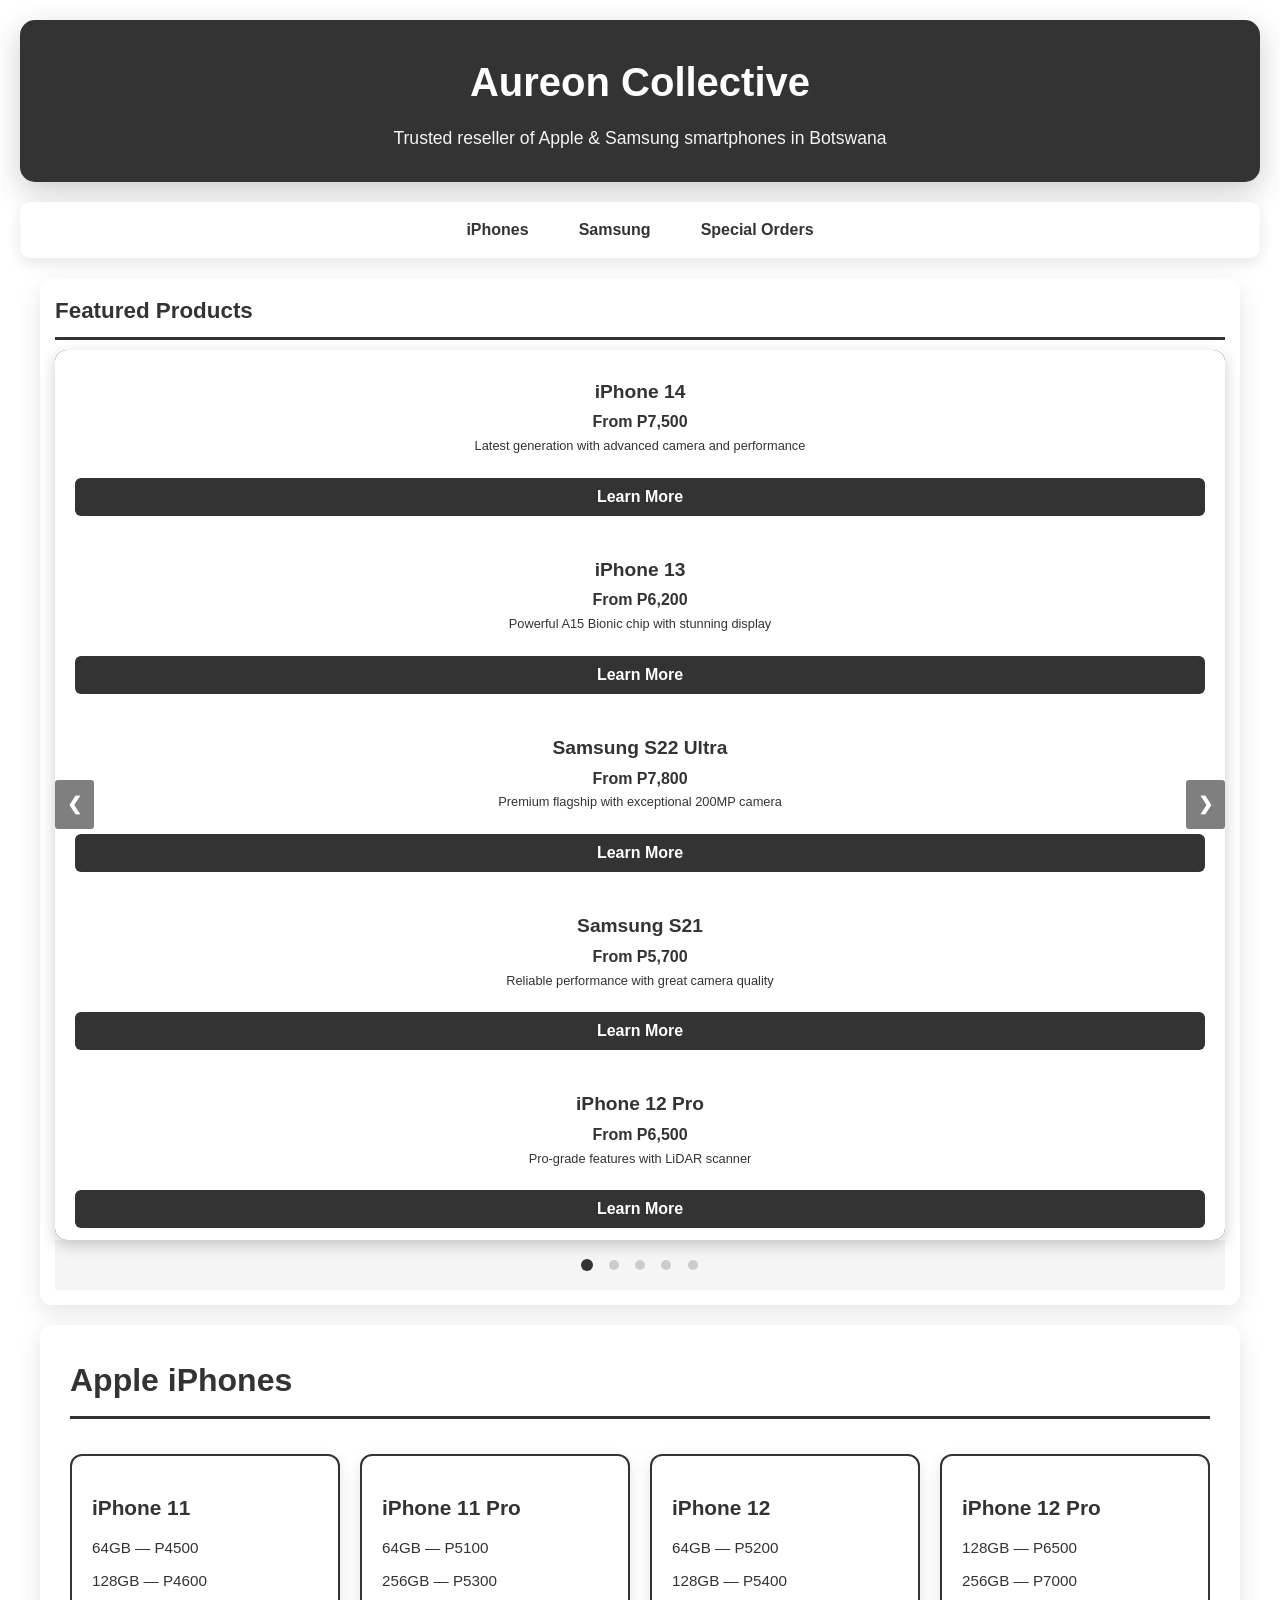
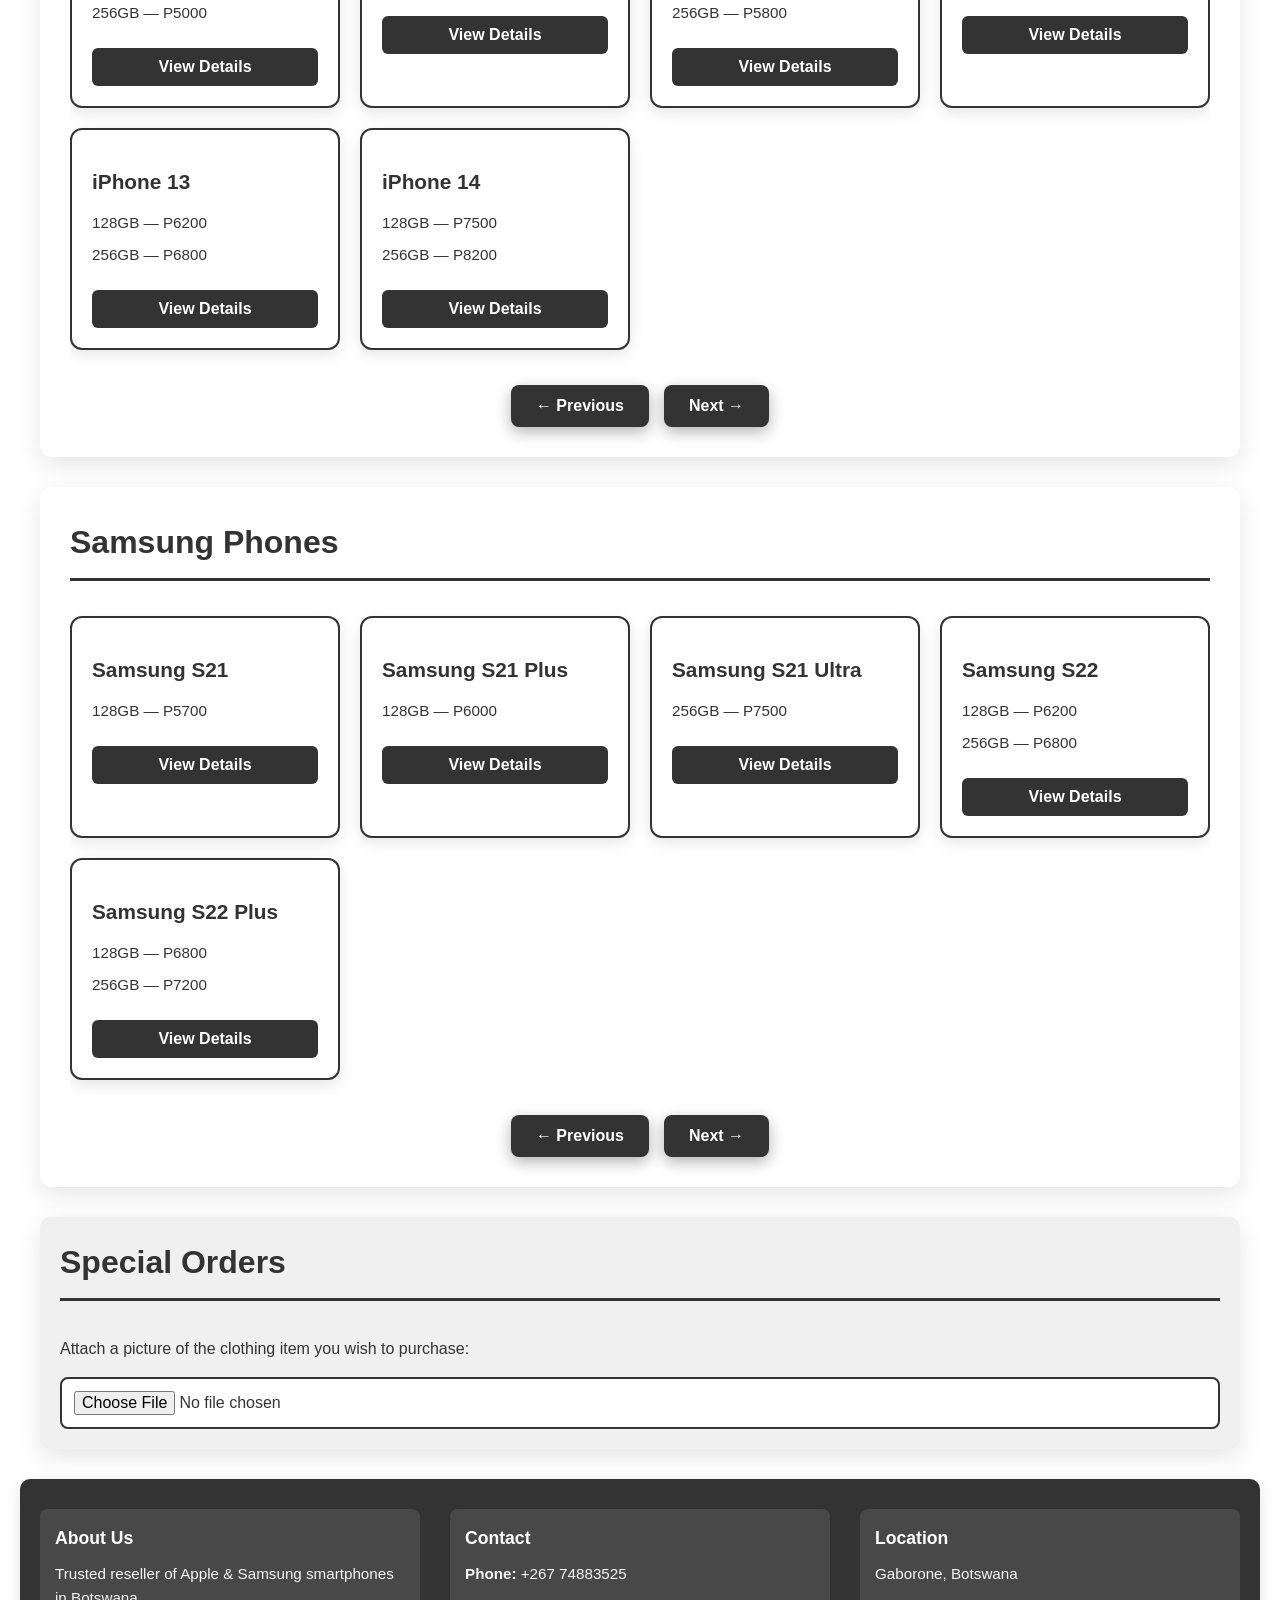
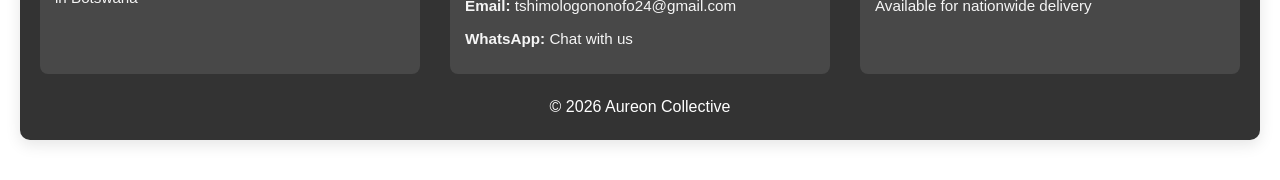
==== index.html @ b5bbe6b3 "Rename Index.hml.html to index.html" ====
<!DOCTYPE html>
<html lang="en">
<head>
  <meta charset="UTF-8">
  <meta name="viewport" content="width=device-width, initial-scale=1.0">
  <title>Aureon Collective</title>
  <link rel="stylesheet" href="styles.css">
</head>
<body>
  <header>
    <h1>Aureon Collective</h1>
    <p>Trusted reseller of Apple & Samsung smartphones in Botswana</p>
  </header>

  <nav>
    <ul>
      <li><a href="#iphoneCatalog">iPhones</a></li>
      <li><a href="#samsungCatalog">Samsung</a></li>
      <li><a href="#specialOrders">Special Orders</a></li>
    </ul>
  </nav>

  <main>
    <!-- Featured Products Slideshow -->
    <section id="slideshowSection">
      <h2>Featured Products</h2>
      <div class="slideshow-container">
        <div class="slide fade">
          <div class="slide-content">
            <h3>iPhone 14</h3>
            <p class="price">From P7,500</p>
            <p>Latest generation with advanced camera and performance</p>
            <button class="buy-btn">Learn More</button>
          </div>
        </div>

        <div class="slide fade">
          <div class="slide-content">
            <h3>iPhone 13</h3>
            <p class="price">From P6,200</p>
            <p>Powerful A15 Bionic chip with stunning display</p>
            <button class="buy-btn">Learn More</button>
          </div>
        </div>

        <div class="slide fade">
          <div class="slide-content">
            <h3>Samsung S22 Ultra</h3>
            <p class="price">From P7,800</p>
            <p>Premium flagship with exceptional 200MP camera</p>
            <button class="buy-btn">Learn More</button>
          </div>
        </div>

        <div class="slide fade">
          <div class="slide-content">
            <h3>Samsung S21</h3>
            <p class="price">From P5,700</p>
            <p>Reliable performance with great camera quality</p>
            <button class="buy-btn">Learn More</button>
          </div>
        </div>

        <div class="slide fade">
          <div class="slide-content">
            <h3>iPhone 12 Pro</h3>
            <p class="price">From P6,500</p>
            <p>Pro-grade features with LiDAR scanner</p>
            <button class="buy-btn">Learn More</button>
          </div>
        </div>

        <!-- Navigation arrows -->
        <a class="prev" onclick="changeSlide(-1)">&#10094;</a>
        <a class="next" onclick="changeSlide(1)">&#10095;</a>
      </div>

      <!-- Slide indicators/dots -->
      <div class="dots-container">
        <span class="dot" onclick="currentSlide(0)"></span>
        <span class="dot" onclick="currentSlide(1)"></span>
        <span class="dot" onclick="currentSlide(2)"></span>
        <span class="dot" onclick="currentSlide(3)"></span>
        <span class="dot" onclick="currentSlide(4)"></span>
      </div>
    </section>

    <!-- iPhone Catalog -->
    <section id="iphoneCatalog">
      <h2>Apple iPhones</h2>
      <div class="catalog-container">
        <div class="catalog" id="iphoneGrid">
          <div class="card"><h3>iPhone 11</h3><p>64GB — P4500</p><p>128GB — P4600</p><p>256GB — P5000</p><button class="buy-btn">View Details</button></div>
          <div class="card"><h3>iPhone 11 Pro</h3><p>64GB — P5100</p><p>256GB — P5300</p><button class="buy-btn">View Details</button></div>
          <div class="card"><h3>iPhone 12</h3><p>64GB — P5200</p><p>128GB — P5400</p><p>256GB — P5800</p><button class="buy-btn">View Details</button></div>
          <div class="card"><h3>iPhone 12 Pro</h3><p>128GB — P6500</p><p>256GB — P7000</p><button class="buy-btn">View Details</button></div>
          <div class="card"><h3>iPhone 13</h3><p>128GB — P6200</p><p>256GB — P6800</p><button class="buy-btn">View Details</button></div>
          <div class="card"><h3>iPhone 14</h3><p>128GB — P7500</p><p>256GB — P8200</p><button class="buy-btn">View Details</button></div>
        </div>
      </div>
      <div class="navigation-buttons">
        <button class="nav-btn prev-btn" onclick="scrollCatalog('iphoneGrid', -300)">← Previous</button>
        <button class="nav-btn next-btn" onclick="scrollCatalog('iphoneGrid', 300)">Next →</button>
      </div>
    </section>

    <!-- Samsung Catalog -->
    <section id="samsungCatalog">
      <h2>Samsung Phones</h2>
      <div class="catalog-container">
        <div class="catalog" id="samsungGrid">
          <div class="card"><h3>Samsung S21</h3><p>128GB — P5700</p><button class="buy-btn">View Details</button></div>
          <div class="card"><h3>Samsung S21 Plus</h3><p>128GB — P6000</p><button class="buy-btn">View Details</button></div>
          <div class="card"><h3>Samsung S21 Ultra</h3><p>256GB — P7500</p><button class="buy-btn">View Details</button></div>
          <div class="card"><h3>Samsung S22</h3><p>128GB — P6200</p><p>256GB — P6800</p><button class="buy-btn">View Details</button></div>
          <div class="card"><h3>Samsung S22 Plus</h3><p>128GB — P6800</p><p>256GB — P7200</p><button class="buy-btn">View Details</button></div>
        </div>
      </div>
      <div class="navigation-buttons">
        <button class="nav-btn prev-btn" onclick="scrollCatalog('samsungGrid', -300)">← Previous</button>
        <button class="nav-btn next-btn" onclick="scrollCatalog('samsungGrid', 300)">Next →</button>
      </div>
    </section>

    <!-- Special Orders -->
    <section class="upload-section" id="specialOrders">
      <h2>Special Orders</h2>
      <p>Attach a picture of the clothing item you wish to purchase:</p>
      <input type="file" accept="image/*">
    </section>
  </main>

  <footer>
    <div class="footer-content">
      <div class="footer-section">
        <h3>About Us</h3>
        <p>Trusted reseller of Apple & Samsung smartphones in Botswana</p>
      </div>
      <div class="footer-section">
        <h3>Contact</h3>
        <p><strong>Phone:</strong> +267 74883525</p>
        <p><strong>Email:</strong> tshimologononofo24@gmail.com</p>
        <p><strong>WhatsApp:</strong> <a href="https://wa.me/26774883525" target="_blank">Chat with us</a></p>
      </div>
      <div class="footer-section">
        <h3>Location</h3>
        <p>Gaborone, Botswana</p>
        <p>Available for nationwide delivery</p>
      </div>
    </div>
    <p>&copy; 2026 Aureon Collective</p>
  </footer>

  <script>
    let slideIndex = 0;
    let slideTimer;

    function scrollCatalog(gridId, scrollAmount) {
      const grid = document.getElementById(gridId);
      grid.parentElement.scrollBy({ left: scrollAmount, behavior: 'smooth' });
    }

    // Slideshow functions
    function changeSlide(n) {
      clearTimeout(slideTimer);
      showSlide(slideIndex += n);
      autoSlide();
    }

    function currentSlide(n) {
      clearTimeout(slideTimer);
      showSlide(slideIndex = n);
      autoSlide();
    }

    function showSlide(n) {
      const slides = document.getElementsByClassName('slide');
      const dots = document.getElementsByClassName('dot');

      if (n >= slides.length) {
        slideIndex = 0;
      }
      if (n < 0) {
        slideIndex = slides.length - 1;
      }

      for (let i = 0; i < slides.length; i++) {
        slides[i].classList.remove('active');
      }
      for (let i = 0; i < dots.length; i++) {
        dots[i].classList.remove('active');
      }

      slides[slideIndex].classList.add('active');
      dots[slideIndex].classList.add('active');
    }

    function autoSlide() {
      slideTimer = setTimeout(() => {
        slideIndex++;
        showSlide(slideIndex);
        autoSlide();
      }, 5000); // Change slide every 5 seconds
    }

    // Initialize slideshow
    document.addEventListener('DOMContentLoaded', () => {
      showSlide(slideIndex);
      autoSlide();
    });
  </script>
</body>
</html>
---- styles.css ----
/* styles.css */

/* Reset */
* {
  margin: 0;
  padding: 0;
  box-sizing: border-box;
}

/* Base */
body {
  font-family: 'Segoe UI', Tahoma, Geneva, Verdana, sans-serif;
  background: #ffffff;
  color: #333;
  line-height: 1.6;
  padding: 20px;
  min-height: 100vh;
}

/* Header */
header {
  background: #333;
  color: white;
  padding: 30px;
  border-radius: 15px;
  margin-bottom: 20px;
  box-shadow: 0 10px 30px rgba(0, 0, 0, 0.2);
  text-align: center;
}

header h1 {
  font-size: 2.5em;
  margin-bottom: 10px;
}

header p {
  font-size: 1.1em;
  opacity: 0.95;
}

/* Navigation */
nav {
  background: white;
  padding: 15px;
  border-radius: 10px;
  margin-bottom: 20px;
  box-shadow: 0 5px 15px rgba(0, 0, 0, 0.1);
}

nav ul {
  list-style: none;
  display: flex;
  flex-wrap: wrap;
  gap: 20px;
  justify-content: center;
}

nav a {
  text-decoration: none;
  color: #333;
  font-weight: 600;
  transition: all 0.3s ease;
  padding: 8px 15px;
  border-radius: 5px;
}

nav a:hover {
  background: #333;
  color: white;
}

/* Layout */
header, nav, main, section, footer {
  margin-bottom: 20px;
}

main {
  max-width: 1200px;
  margin: 0 auto;
}

/* Sections */
section {
  background: white;
  padding: 30px;
  border-radius: 12px;
  box-shadow: 0 8px 25px rgba(0, 0, 0, 0.1);
  margin-bottom: 30px;
}

section h2 {
  color: #333;
  font-size: 2em;
  margin-bottom: 20px;
  border-bottom: 3px solid #333;
  padding-bottom: 10px;
}

section h3 {
  color: #333;
  margin-top: 15px;
  margin-bottom: 10px;
}

/* Catalog grid */
.catalog-container {
  display: flex;
  align-items: center;
  gap: 15px;
  overflow-x: auto;
  scroll-behavior: smooth;
  padding: 15px 0;
  margin: 20px 0;
}

.catalog {
  display: grid;
  grid-template-columns: repeat(auto-fit, minmax(250px, 1fr));
  gap: 20px;
  width: 100%;
}

.card {
  background: #fff;
  border: 2px solid #333;
  border-radius: 12px;
  padding: 20px;
  transition: all 0.3s ease;
  box-shadow: 0 5px 15px rgba(0, 0, 0, 0.1);
  min-width: 240px;
  flex-shrink: 0;
}

.card:hover {
  transform: translateY(-10px);
  box-shadow: 0 15px 35px rgba(0, 0, 0, 0.3);
  border-color: #333;
}

.card h3 {
  color: #333;
  margin-bottom: 12px;
  font-size: 1.3em;
}

.card p {
  color: #333;
  margin: 8px 0;
  font-size: 0.95em;
}

/* Navigation Buttons */
.navigation-buttons {
  display: flex;
  gap: 15px;
  justify-content: center;
  margin-top: 20px;
}

.nav-btn {
  background: #333;
  color: white;
  border: none;
  padding: 12px 25px;
  border-radius: 8px;
  cursor: pointer;
  font-weight: 600;
  font-size: 1em;
  transition: all 0.3s ease;
  box-shadow: 0 5px 15px rgba(0, 0, 0, 0.3);
}

.nav-btn:hover {
  transform: scale(1.05);
  box-shadow: 0 8px 25px rgba(0, 0, 0, 0.5);
}

.nav-btn:active {
  transform: scale(0.98);
}

/* Buy/View Details Button */
.buy-btn {
  background: #333;
  color: white;
  border: none;
  padding: 10px 20px;
  border-radius: 6px;
  cursor: pointer;
  font-weight: 600;
  margin-top: 15px;
  width: 100%;
  transition: all 0.3s ease;
}

.buy-btn:hover {
  background: #555;
  transform: scale(1.02);
}

/* Forms & Upload */
form, .upload-section {
  display: flex;
  flex-direction: column;
  gap: 15px;
  background: #f0f0f0;
  padding: 20px;
  border-radius: 10px;
}

input, button {
  padding: 12px;
  border: 2px solid #333;
  background: white;
  color: #333;
  border-radius: 8px;
  font-size: 1em;
  transition: all 0.3s ease;
}

input:focus {
  outline: none;
  border-color: #333;
  box-shadow: 0 0 10px rgba(0, 0, 0, 0.3);
}

button {
  cursor: pointer;
  background: #333;
  color: white;
  font-weight: 600;
  border: none;
}

button:hover {
  transform: scale(1.02);
  box-shadow: 0 8px 25px rgba(0, 0, 0, 0.3);
}

/* Footer */
footer {
  background: #333;
  color: white;
  text-align: center;
  padding: 30px 20px 20px;
  border-radius: 10px;
  box-shadow: 0 5px 15px rgba(0, 0, 0, 0.1);
}

.footer-content {
  display: grid;
  grid-template-columns: repeat(auto-fit, minmax(200px, 1fr));
  gap: 30px;
  margin-bottom: 20px;
  text-align: left;
}

.footer-section {
  background: rgba(255, 255, 255, 0.1);
  padding: 15px;
  border-radius: 8px;
}

.footer-section h3 {
  margin-bottom: 10px;
  font-size: 1.1em;
  color: #fff;
}

.footer-section p {
  margin: 8px 0;
  font-size: 0.95em;
  opacity: 0.95;
}

.footer-section a {
  color: #fff;
  text-decoration: none;
  transition: all 0.3s ease;
}

.footer-section a:hover {
  text-decoration: underline;
}

/* Slideshow Styles */
#slideshowSection {
  background: white;
  padding: 15px;
  border-radius: 12px;
  box-shadow: 0 8px 25px rgba(0, 0, 0, 0.1);
  margin-bottom: 20px;
}

#slideshowSection h2 {
  color: #333;
  font-size: 1.4em;
  margin-bottom: 10px;
  border-bottom: 3px solid #333;
  padding-bottom: 8px;
}

.slideshow-container {
  position: relative;
  max-width: 100%;
  margin: 0 auto;
  background: #333;
  border-radius: 12px;
  overflow: hidden;
  box-shadow: 0 5px 15px rgba(0, 0, 0, 0.2);
}

.slide {
  display: none;
  animation: fade-in 0.5s ease-in-out;
  padding: 12px 20px;
  text-align: center;
  color: #333;
  background: #fff;
  min-height: 80px;
  display: flex;
  align-items: center;
  justify-content: center;
}

.slide.active {
  display: flex;
}

.slide.fade {
  animation: fade 1s ease-in-out;
}

@keyframes fade {
  from {
    opacity: 0.7;
  }
  to {
    opacity: 1;
  }
}

@keyframes fade-in {
  from {
    opacity: 0;
  }
  to {
    opacity: 1;
  }
}

.slide-content {
  width: 100%;
}

.slide h3 {
  font-size: 1.2em;
  margin-bottom: 5px;
  color: #333;
  font-weight: bold;
}

.slide .price {
  font-size: 1em;
  font-weight: bold;
  margin-bottom: 5px;
  color: #333;
}

.slide p {
  font-size: 0.8em;
  margin-bottom: 8px;
  color: #333;
  line-height: 1.3;
}

/* Slide navigation arrows */
.prev, .next {
  cursor: pointer;
  position: absolute;
  top: 50%;
  width: auto;
  margin-top: -15px;
  padding: 10px 12px;
  color: #fff;
  font-weight: bold;
  font-size: 18px;
  transition: all 0.3s ease;
  border-radius: 3px;
  background-color: rgba(0, 0, 0, 0.5);
  user-select: none;
}

.next {
  right: 0;
}

.prev {
  left: 0;
}

.prev:hover, .next:hover {
  background-color: rgba(0, 0, 0, 0.8);
  transform: scale(1.1);
}

/* Slide indicator dots */
.dots-container {
  text-align: center;
  padding: 12px;
  background: #f5f5f5;
}

.dot {
  cursor: pointer;
  height: 10px;
  width: 10px;
  margin: 0 6px;
  background-color: #ccc;
  border-radius: 50%;
  display: inline-block;
  transition: background-color 0.3s ease;
}

.dot.active {
  background-color: #333;
  transform: scale(1.2);
}

.dot:hover {
  background-color: #666;
}

/* Responsive Design */
@media (max-width: 768px) {
  header h1 {
    font-size: 1.8em;
  }

  nav ul {
    flex-direction: column;
    gap: 10px;
  }

  section {
    padding: 20px;
  }

  .catalog {
    grid-template-columns: 1fr;
  }

  .card {
    min-width: 100%;
  }

  .navigation-buttons {
    flex-direction: column;
  }

  .nav-btn {
    width: 100%;
  }

  .footer-content {
    grid-template-columns: 1fr;
    gap: 15px;
  }

  .footer-section {
    text-align: center;
  }
}
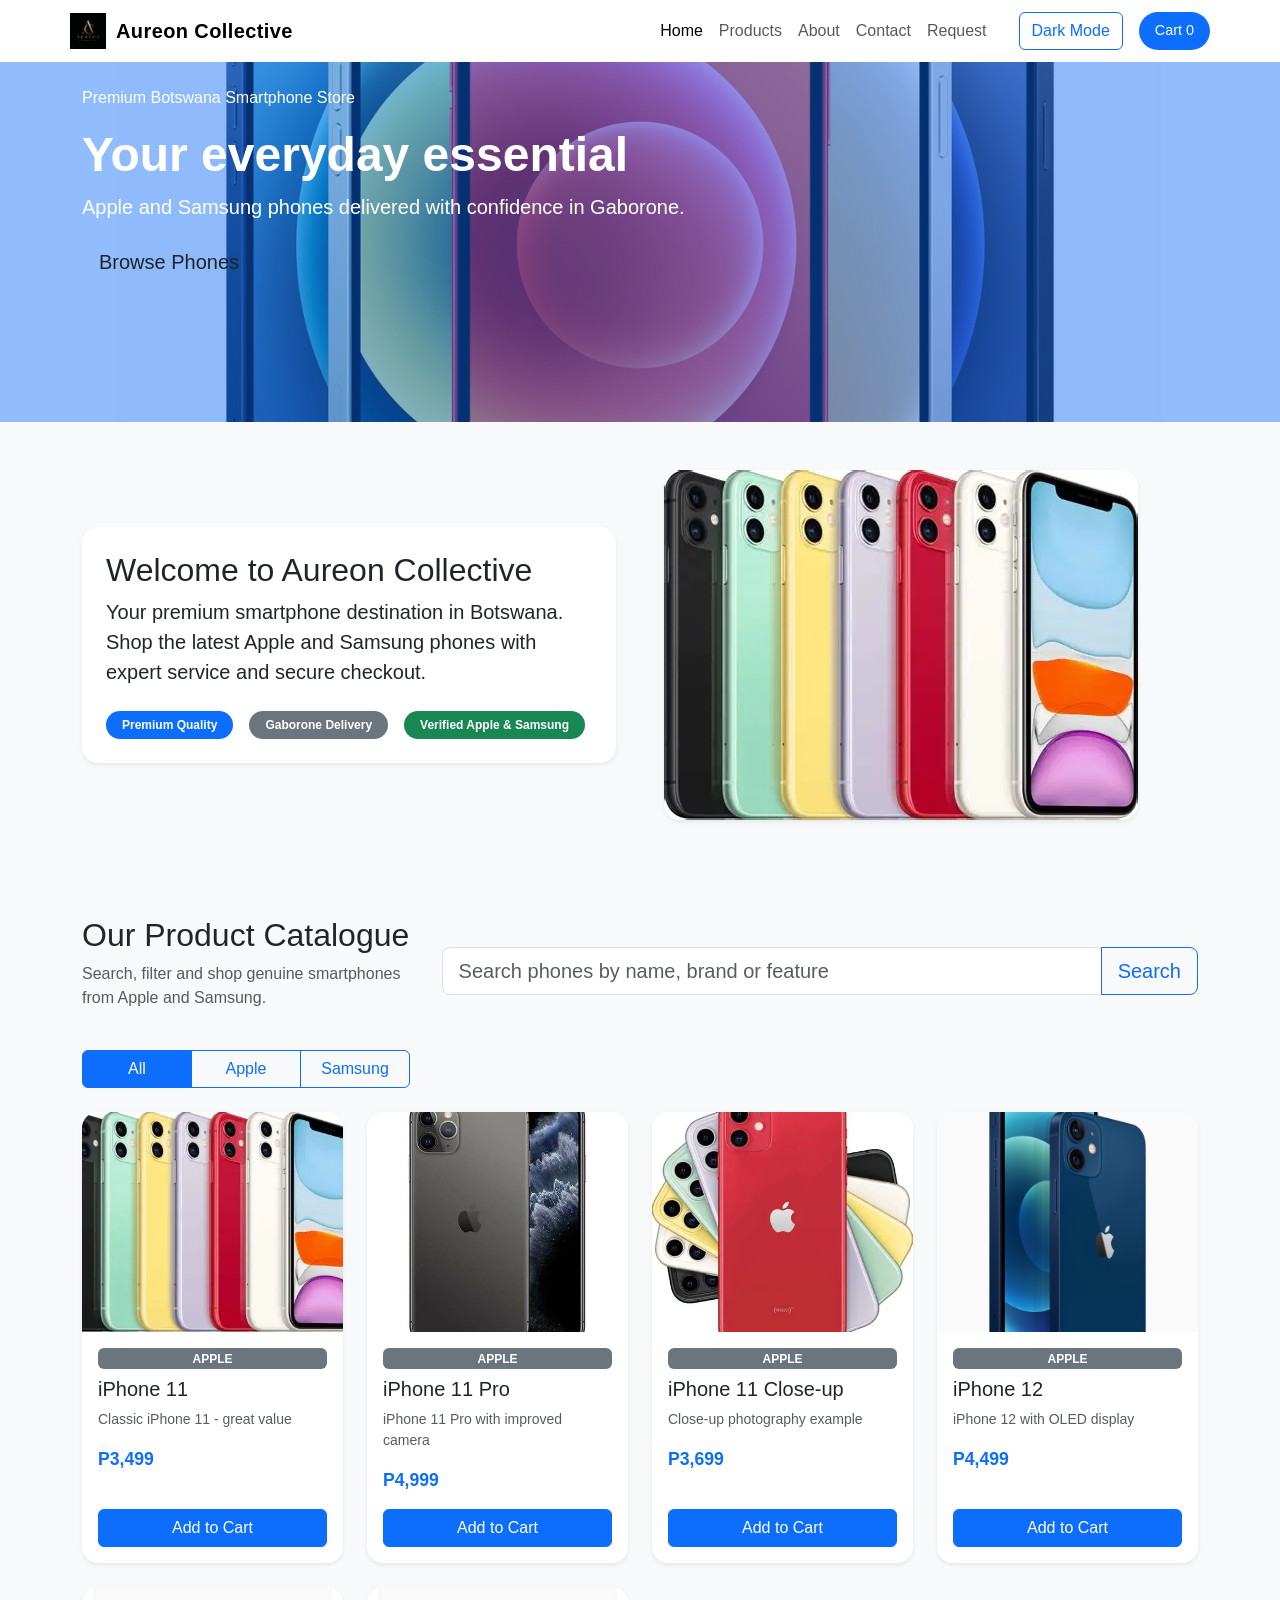
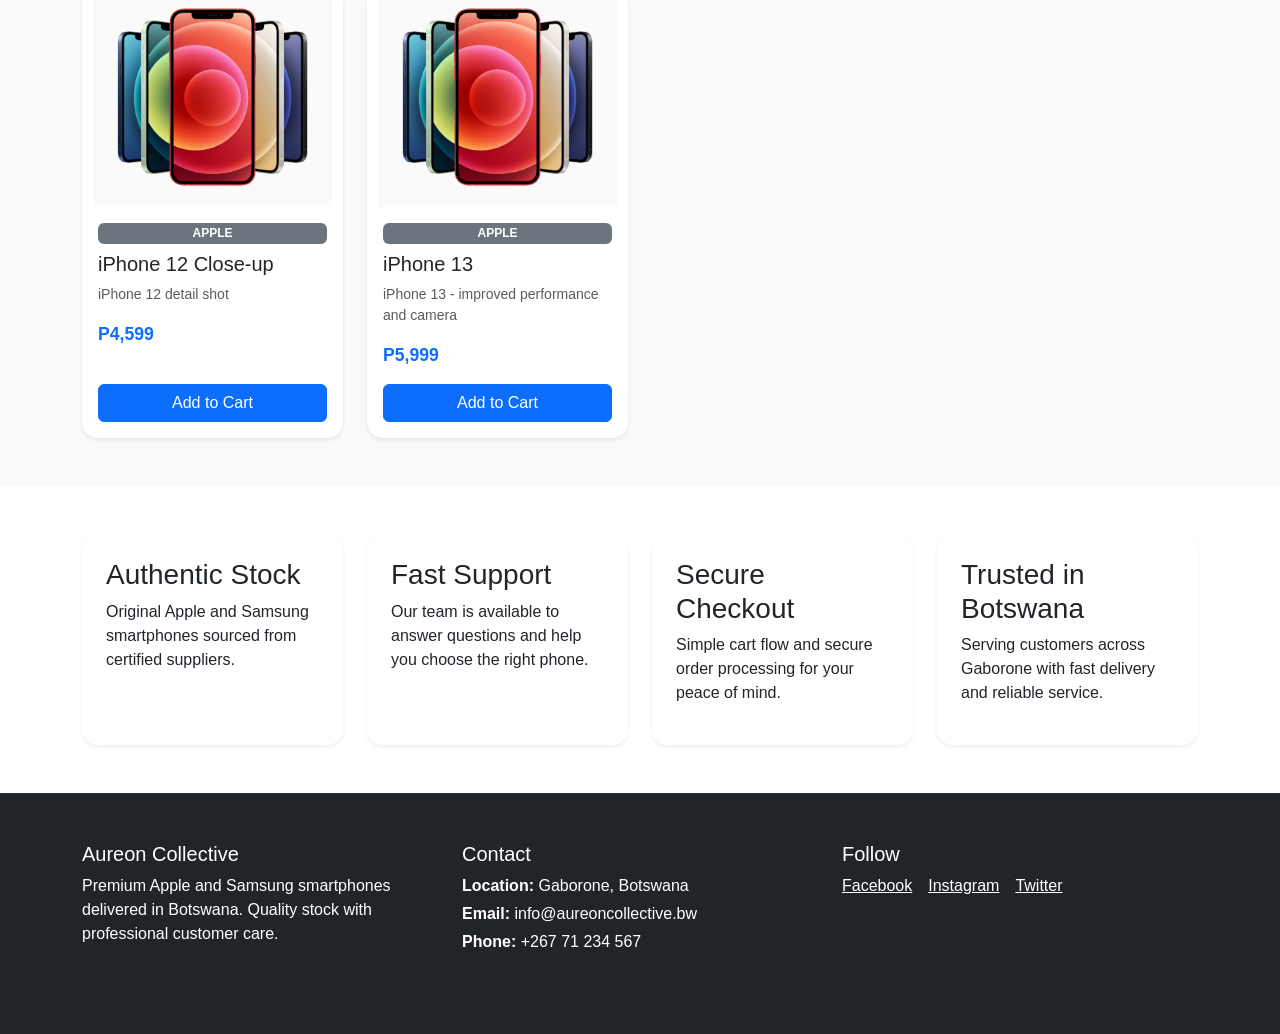
==== commit 3603c7b1: "added images and fixed products page" ====
--- a/index.html
+++ b/index.html
@@ -1,213 +1,152 @@
-<!DOCTYPE html>
-<html lang="en">
-<head>
-  <meta charset="UTF-8">
-  <meta name="viewport" content="width=device-width, initial-scale=1.0">
-  <title>Aureon Collective</title>
-  <link rel="stylesheet" href="styles.css">
-</head>
-<body>
-  <header>
-    <h1>Aureon Collective</h1>
-    <p>Trusted reseller of Apple & Samsung smartphones in Botswana</p>
-  </header>
-
-  <nav>
-    <ul>
-      <li><a href="#iphoneCatalog">iPhones</a></li>
-      <li><a href="#samsungCatalog">Samsung</a></li>
-      <li><a href="#specialOrders">Special Orders</a></li>
-    </ul>
-  </nav>
-
-  <main>
-    <!-- Featured Products Slideshow -->
-    <section id="slideshowSection">
-      <h2>Featured Products</h2>
-      <div class="slideshow-container">
-        <div class="slide fade">
-          <div class="slide-content">
-            <h3>iPhone 14</h3>
-            <p class="price">From P7,500</p>
-            <p>Latest generation with advanced camera and performance</p>
-            <button class="buy-btn">Learn More</button>
-          </div>
-        </div>
-
-        <div class="slide fade">
-          <div class="slide-content">
-            <h3>iPhone 13</h3>
-            <p class="price">From P6,200</p>
-            <p>Powerful A15 Bionic chip with stunning display</p>
-            <button class="buy-btn">Learn More</button>
-          </div>
-        </div>
-
-        <div class="slide fade">
-          <div class="slide-content">
-            <h3>Samsung S22 Ultra</h3>
-            <p class="price">From P7,800</p>
-            <p>Premium flagship with exceptional 200MP camera</p>
-            <button class="buy-btn">Learn More</button>
-          </div>
-        </div>
-
-        <div class="slide fade">
-          <div class="slide-content">
-            <h3>Samsung S21</h3>
-            <p class="price">From P5,700</p>
-            <p>Reliable performance with great camera quality</p>
-            <button class="buy-btn">Learn More</button>
-          </div>
-        </div>
-
-        <div class="slide fade">
-          <div class="slide-content">
-            <h3>iPhone 12 Pro</h3>
-            <p class="price">From P6,500</p>
-            <p>Pro-grade features with LiDAR scanner</p>
-            <button class="buy-btn">Learn More</button>
-          </div>
-        </div>
-
-        <!-- Navigation arrows -->
-        <a class="prev" onclick="changeSlide(-1)">&#10094;</a>
-        <a class="next" onclick="changeSlide(1)">&#10095;</a>
-      </div>
-
-      <!-- Slide indicators/dots -->
-      <div class="dots-container">
-        <span class="dot" onclick="currentSlide(0)"></span>
-        <span class="dot" onclick="currentSlide(1)"></span>
-        <span class="dot" onclick="currentSlide(2)"></span>
-        <span class="dot" onclick="currentSlide(3)"></span>
-        <span class="dot" onclick="currentSlide(4)"></span>
-      </div>
-    </section>
-
-    <!-- iPhone Catalog -->
-    <section id="iphoneCatalog">
-      <h2>Apple iPhones</h2>
-      <div class="catalog-container">
-        <div class="catalog" id="iphoneGrid">
-          <div class="card"><h3>iPhone 11</h3><p>64GB — P4500</p><p>128GB — P4600</p><p>256GB — P5000</p><button class="buy-btn">View Details</button></div>
-          <div class="card"><h3>iPhone 11 Pro</h3><p>64GB — P5100</p><p>256GB — P5300</p><button class="buy-btn">View Details</button></div>
-          <div class="card"><h3>iPhone 12</h3><p>64GB — P5200</p><p>128GB — P5400</p><p>256GB — P5800</p><button class="buy-btn">View Details</button></div>
-          <div class="card"><h3>iPhone 12 Pro</h3><p>128GB — P6500</p><p>256GB — P7000</p><button class="buy-btn">View Details</button></div>
-          <div class="card"><h3>iPhone 13</h3><p>128GB — P6200</p><p>256GB — P6800</p><button class="buy-btn">View Details</button></div>
-          <div class="card"><h3>iPhone 14</h3><p>128GB — P7500</p><p>256GB — P8200</p><button class="buy-btn">View Details</button></div>
-        </div>
-      </div>
-      <div class="navigation-buttons">
-        <button class="nav-btn prev-btn" onclick="scrollCatalog('iphoneGrid', -300)">← Previous</button>
-        <button class="nav-btn next-btn" onclick="scrollCatalog('iphoneGrid', 300)">Next →</button>
-      </div>
-    </section>
-
-    <!-- Samsung Catalog -->
-    <section id="samsungCatalog">
-      <h2>Samsung Phones</h2>
-      <div class="catalog-container">
-        <div class="catalog" id="samsungGrid">
-          <div class="card"><h3>Samsung S21</h3><p>128GB — P5700</p><button class="buy-btn">View Details</button></div>
-          <div class="card"><h3>Samsung S21 Plus</h3><p>128GB — P6000</p><button class="buy-btn">View Details</button></div>
-          <div class="card"><h3>Samsung S21 Ultra</h3><p>256GB — P7500</p><button class="buy-btn">View Details</button></div>
-          <div class="card"><h3>Samsung S22</h3><p>128GB — P6200</p><p>256GB — P6800</p><button class="buy-btn">View Details</button></div>
-          <div class="card"><h3>Samsung S22 Plus</h3><p>128GB — P6800</p><p>256GB — P7200</p><button class="buy-btn">View Details</button></div>
-        </div>
-      </div>
-      <div class="navigation-buttons">
-        <button class="nav-btn prev-btn" onclick="scrollCatalog('samsungGrid', -300)">← Previous</button>
-        <button class="nav-btn next-btn" onclick="scrollCatalog('samsungGrid', 300)">Next →</button>
-      </div>
-    </section>
-
-    <!-- Special Orders -->
-    <section class="upload-section" id="specialOrders">
-      <h2>Special Orders</h2>
-      <p>Attach a picture of the clothing item you wish to purchase:</p>
-      <input type="file" accept="image/*">
-    </section>
-  </main>
-
-  <footer>
-    <div class="footer-content">
-      <div class="footer-section">
-        <h3>About Us</h3>
-        <p>Trusted reseller of Apple & Samsung smartphones in Botswana</p>
-      </div>
-      <div class="footer-section">
-        <h3>Contact</h3>
-        <p><strong>Phone:</strong> +267 74883525</p>
-        <p><strong>Email:</strong> tshimologononofo24@gmail.com</p>
-        <p><strong>WhatsApp:</strong> <a href="https://wa.me/26774883525" target="_blank">Chat with us</a></p>
-      </div>
-      <div class="footer-section">
-        <h3>Location</h3>
-        <p>Gaborone, Botswana</p>
-        <p>Available for nationwide delivery</p>
-      </div>
-    </div>
-    <p>&copy; 2026 Aureon Collective</p>
-  </footer>
-
-  <script>
-    let slideIndex = 0;
-    let slideTimer;
-
-    function scrollCatalog(gridId, scrollAmount) {
-      const grid = document.getElementById(gridId);
-      grid.parentElement.scrollBy({ left: scrollAmount, behavior: 'smooth' });
-    }
-
-    // Slideshow functions
-    function changeSlide(n) {
-      clearTimeout(slideTimer);
-      showSlide(slideIndex += n);
-      autoSlide();
-    }
-
-    function currentSlide(n) {
-      clearTimeout(slideTimer);
-      showSlide(slideIndex = n);
-      autoSlide();
-    }
-
-    function showSlide(n) {
-      const slides = document.getElementsByClassName('slide');
-      const dots = document.getElementsByClassName('dot');
-
-      if (n >= slides.length) {
-        slideIndex = 0;
-      }
-      if (n < 0) {
-        slideIndex = slides.length - 1;
-      }
-
-      for (let i = 0; i < slides.length; i++) {
-        slides[i].classList.remove('active');
-      }
-      for (let i = 0; i < dots.length; i++) {
-        dots[i].classList.remove('active');
-      }
-
-      slides[slideIndex].classList.add('active');
-      dots[slideIndex].classList.add('active');
-    }
-
-    function autoSlide() {
-      slideTimer = setTimeout(() => {
-        slideIndex++;
-        showSlide(slideIndex);
-        autoSlide();
-      }, 5000); // Change slide every 5 seconds
-    }
-
-    // Initialize slideshow
-    document.addEventListener('DOMContentLoaded', () => {
-      showSlide(slideIndex);
-      autoSlide();
-    });
-  </script>
-</body>
-</html>
+<!DOCTYPE html>
+<html lang="en">
+<head>
+  <meta charset="UTF-8">
+  <meta name="viewport" content="width=device-width, initial-scale=1.0">
+  <title>Aureon Collective - Premium Smartphone Store in Botswana</title>
+  <link href="https://cdn.jsdelivr.net/npm/bootstrap@5.3.2/dist/css/bootstrap.min.css" rel="stylesheet">
+  <link rel="stylesheet" href="styles.css">
+</head>
+<body>
+  <header class="site-header bg-white shadow-sm">
+    <nav class="navbar navbar-expand-lg navbar-light container">
+      <a class="navbar-brand d-flex align-items-center" href="index.html">
+        <img src="Images/logo.png" alt="Aureon Collective" style="height:36px; margin-right:10px;">
+        <span class="fw-bold">Aureon Collective</span>
+      </a>
+      <button class="navbar-toggler" type="button" data-bs-toggle="collapse" data-bs-target="#mainNav" aria-controls="mainNav" aria-expanded="false" aria-label="Toggle navigation">
+        <span class="navbar-toggler-icon"></span>
+      </button>
+      <div class="collapse navbar-collapse" id="mainNav">
+        <ul class="navbar-nav ms-auto mb-2 mb-lg-0 align-items-lg-center">
+          <li class="nav-item"><a class="nav-link active" href="index.html">Home</a></li>
+          <li class="nav-item"><a class="nav-link" href="#products">Products</a></li>
+          <li class="nav-item"><a class="nav-link" href="about.html">About</a></li>
+          <li class="nav-item"><a class="nav-link" href="contact.html">Contact</a></li>
+          <li class="nav-item"><a class="nav-link" href="request.html">Request</a></li>
+        </ul>
+        <div class="d-flex align-items-center ms-lg-4">
+          <button id="themeToggle" class="btn btn-outline-primary me-3">Dark Mode</button>
+          <div class="cart-counter text-center px-3 py-2 rounded-pill bg-primary text-white">Cart <span id="cartCount">0</span></div>
+        </div>
+      </div>
+    </nav>
+  </header>
+  <main>
+    <section class="hero-section">
+      <div class="hero-banner position-relative text-white" style="background-image:url('Images/Iphone13.png'); background-size:cover; background-position:center; min-height:360px;">
+        <div class="container h-100 d-flex flex-column justify-content-center align-items-start py-4">
+          <p class="eyebrow">Premium Botswana Smartphone Store</p>
+          <h1 class="display-5 fw-bold">Your everyday essential</h1>
+          <p class="lead">Apple and Samsung phones delivered with confidence in Gaborone.</p>
+          <a href="#products" class="btn btn-lg btn-brand">Browse Phones</a>
+        </div>
+      </div>
+    </section>
+
+    <section class="py-5 bg-light">
+      <div class="container">
+        <div class="row align-items-center gx-5">
+          <div class="col-lg-6 mb-4 mb-lg-0">
+            <div class="feature-box p-4 rounded-4 shadow-sm bg-white">
+              <h2>Welcome to Aureon Collective</h2>
+              <p class="lead">Your premium smartphone destination in Botswana. Shop the latest Apple and Samsung phones with expert service and secure checkout.</p>
+              <div class="d-flex gap-3 flex-wrap mt-4">
+                <div class="badge rounded-pill bg-primary text-white px-3 py-2">Premium Quality</div>
+                <div class="badge rounded-pill bg-secondary text-white px-3 py-2">Gaborone Delivery</div>
+                <div class="badge rounded-pill bg-success text-white px-3 py-2">Verified Apple & Samsung</div>
+              </div>
+            </div>
+          </div>
+          <div class="col-lg-6">
+            <img src="Images/Iphone11.png" alt="Premium smartphone" class="img-fluid rounded-4 shadow-sm">
+          </div>
+        </div>
+      </div>
+    </section>
+
+    <section id="products" class="py-5">
+      <div class="container">
+        <div class="d-flex flex-column flex-md-row justify-content-between align-items-start align-items-md-center mb-4 gap-3">
+          <div>
+            <h2 class="mb-2">Our Product Catalogue</h2>
+            <p class="text-muted">Search, filter and shop genuine smartphones from Apple and Samsung.</p>
+          </div>
+          <div class="input-group w-100 w-md-auto">
+            <input type="search" id="searchInput" class="form-control form-control-lg" placeholder="Search phones by name, brand or feature">
+            <button class="btn btn-outline-primary btn-lg search-btn" id="searchButton" type="button">Search</button>
+          </div>
+        </div>
+
+        <div class="btn-group mb-4" role="group">
+          <button type="button" class="btn btn-outline-primary filter-btn active" data-filter="all">All</button>
+          <button type="button" class="btn btn-outline-primary filter-btn" data-filter="apple">Apple</button>
+          <button type="button" class="btn btn-outline-primary filter-btn" data-filter="samsung">Samsung</button>
+        </div>
+
+        <div class="row g-4 products-grid" id="productsGrid"></div>
+      </div>
+    </section>
+
+    <section class="py-5 bg-white">
+      <div class="container">
+        <div class="row g-4">
+          <article class="col-md-6 col-xl-3">
+            <div class="info-card p-4 rounded-4 shadow-sm h-100">
+              <h3>Authentic Stock</h3>
+              <p>Original Apple and Samsung smartphones sourced from certified suppliers.</p>
+            </div>
+          </article>
+          <article class="col-md-6 col-xl-3">
+            <div class="info-card p-4 rounded-4 shadow-sm h-100">
+              <h3>Fast Support</h3>
+              <p>Our team is available to answer questions and help you choose the right phone.</p>
+            </div>
+          </article>
+          <article class="col-md-6 col-xl-3">
+            <div class="info-card p-4 rounded-4 shadow-sm h-100">
+              <h3>Secure Checkout</h3>
+              <p>Simple cart flow and secure order processing for your peace of mind.</p>
+            </div>
+          </article>
+          <article class="col-md-6 col-xl-3">
+            <div class="info-card p-4 rounded-4 shadow-sm h-100">
+              <h3>Trusted in Botswana</h3>
+              <p>Serving customers across Gaborone with fast delivery and reliable service.</p>
+            </div>
+          </article>
+        </div>
+      </div>
+    </section>
+  </main>
+
+  <footer class="footer bg-dark text-white pt-5 pb-4">
+    <div class="container">
+      <div class="row gy-4">
+        <div class="col-md-4">
+          <h5>Aureon Collective</h5>
+          <p>Premium Apple and Samsung smartphones delivered in Botswana. Quality stock with professional customer care.</p>
+        </div>
+        <div class="col-md-4">
+          <h5>Contact</h5>
+          <p class="mb-1"><strong>Location:</strong> Gaborone, Botswana</p>
+          <p class="mb-1"><strong>Email:</strong> info@aureoncollective.bw</p>
+          <p class="mb-0"><strong>Phone:</strong> +267 71 234 567</p>
+        </div>
+        <div class="col-md-4">
+          <h5>Follow</h5>
+          <div class="d-flex gap-3 mt-2">
+            <a href="#" class="text-white social-link">Facebook</a>
+            <a href="#" class="text-white social-link">Instagram</a>
+            <a href="#" class="text-white social-link">Twitter</a>
+          </div>
+        </div>
+      </div>
+      <div class="mt-4 text-center text-muted">&copy; 2026 Aureon Collective | Premium Botswana Smartphone Store</div>
+    </div>
+  </footer>
+
+  <script src="https://cdn.jsdelivr.net/npm/bootstrap@5.3.2/dist/js/bootstrap.bundle.min.js"></script>
+  <script src="script.js"></script>
+</body>
+</html>
--- a/styles.css
+++ b/styles.css
@@ -1,474 +1,183 @@
-/* styles.css */
+﻿:root {
+  --bg-color: #f8f9fa;
+  --surface: #ffffff;
+  --text-color: #212529;
+  --muted-color: #6c757d;
+  --border-color: #dee2e6;
+  --primary: #0d6efd;
+  --secondary: #6610f2;
+  --radius: 1rem;
+}
 
-/* Reset */
 * {
-  margin: 0;
-  padding: 0;
   box-sizing: border-box;
 }
 
-/* Base */
 body {
+  margin: 0;
   font-family: 'Segoe UI', Tahoma, Geneva, Verdana, sans-serif;
-  background: #ffffff;
-  color: #333;
-  line-height: 1.6;
-  padding: 20px;
-  min-height: 100vh;
+  background: var(--bg-color);
+  color: var(--text-color);
 }
 
-/* Header */
-header {
-  background: #333;
-  color: white;
-  padding: 30px;
-  border-radius: 15px;
-  margin-bottom: 20px;
-  box-shadow: 0 10px 30px rgba(0, 0, 0, 0.2);
-  text-align: center;
+a {
+  color: var(--primary);
 }
 
-header h1 {
-  font-size: 2.5em;
-  margin-bottom: 10px;
+a:hover {
+  color: #0b5ed7;
 }
 
-header p {
-  font-size: 1.1em;
-  opacity: 0.95;
+.navbar-brand {
+  letter-spacing: 0.02em;
 }
 
-/* Navigation */
-nav {
-  background: white;
-  padding: 15px;
-  border-radius: 10px;
-  margin-bottom: 20px;
-  box-shadow: 0 5px 15px rgba(0, 0, 0, 0.1);
+.hero-banner {
+  min-height: 300px;
+  background: linear-gradient(180deg, rgba(13,110,253,0.85), rgba(13,110,253,0.6)), url('Images/Iphone13.png');
+  background-size: cover;
+  background-position: center;
+  position: relative;
 }
 
-nav ul {
-  list-style: none;
-  display: flex;
-  flex-wrap: wrap;
-  gap: 20px;
-  justify-content: center;
+.hero-banner::before {
+  content: '';
+  position: absolute;
+  inset: 0;
+  background: rgba(13,110,253,0.45);
 }
 
-nav a {
-  text-decoration: none;
-  color: #333;
-  font-weight: 600;
-  transition: all 0.3s ease;
-  padding: 8px 15px;
-  border-radius: 5px;
+.hero-banner .container {
+  position: relative;
+  z-index: 1;
 }
 
-nav a:hover {
-  background: #333;
+.hero-banner h1,
+.hero-banner p {
+  position: relative;
+  z-index: 2;
+}
+
+.product-card {
+  border: none;
+  border-radius: 1rem;
+  overflow: hidden;
+}
+
+.product-card img {
+  height: 220px;
+  object-fit: cover;
+}
+
+.product-card .card-body {
+  display: flex;
+  flex-direction: column;
+}
+
+.product-price {
+  font-size: 1.1rem;
+  font-weight: 700;
+  color: var(--primary);
+}
+
+.filter-btn.active {
+  background-color: var(--primary);
   color: white;
 }
 
-/* Layout */
-header, nav, main, section, footer {
-  margin-bottom: 20px;
+.filter-btn {
+  min-width: 110px;
 }
 
-main {
-  max-width: 1200px;
-  margin: 0 auto;
+.cart-counter {
+  font-size: 0.9rem;
+  padding: 0.55rem 0.9rem;
 }
 
-/* Sections */
-section {
-  background: white;
-  padding: 30px;
-  border-radius: 12px;
-  box-shadow: 0 8px 25px rgba(0, 0, 0, 0.1);
-  margin-bottom: 30px;
+.invalid-feedback {
+  display: block;
 }
 
-section h2 {
-  color: #333;
-  font-size: 2em;
-  margin-bottom: 20px;
-  border-bottom: 3px solid #333;
-  padding-bottom: 10px;
+#imagePreview {
+  border-radius: 1rem;
+  overflow: hidden;
 }
 
-section h3 {
-  color: #333;
-  margin-top: 15px;
-  margin-bottom: 10px;
+#imagePreview img {
+  width: 100%;
+  display: block;
 }
 
-/* Catalog grid */
-.catalog-container {
-  display: flex;
-  align-items: center;
-  gap: 15px;
-  overflow-x: auto;
-  scroll-behavior: smooth;
-  padding: 15px 0;
-  margin: 20px 0;
+body.dark-mode {
+  --bg-color: #121212;
+  --surface: #1f1f1f;
+  --text-color: #f8f9fa;
+  --muted-color: #adb5bd;
+  --border-color: #2c2c2c;
 }
 
-.catalog {
-  display: grid;
-  grid-template-columns: repeat(auto-fit, minmax(250px, 1fr));
-  gap: 20px;
-  width: 100%;
+body.dark-mode,
+body.dark-mode .navbar,
+body.dark-mode .card,
+body.dark-mode .bg-light,
+body.dark-mode .bg-white,
+body.dark-mode footer,
+body.dark-mode .accordion-button,
+body.dark-mode .alert {
+  background-color: var(--surface) !important;
+  color: var(--text-color) !important;
 }
 
-.card {
-  background: #fff;
-  border: 2px solid #333;
-  border-radius: 12px;
-  padding: 20px;
-  transition: all 0.3s ease;
-  box-shadow: 0 5px 15px rgba(0, 0, 0, 0.1);
-  min-width: 240px;
-  flex-shrink: 0;
+body.dark-mode a,
+body.dark-mode .nav-link,
+body.dark-mode .navbar-brand {
+  color: #e9ecef !important;
 }
 
-.card:hover {
-  transform: translateY(-10px);
-  box-shadow: 0 15px 35px rgba(0, 0, 0, 0.3);
-  border-color: #333;
+body.dark-mode .nav-link.active,
+body.dark-mode .nav-link:hover {
+  color: #f8f9fa !important;
 }
 
-.card h3 {
-  color: #333;
-  margin-bottom: 12px;
-  font-size: 1.3em;
+body.dark-mode .btn-outline-primary {
+  color: #cfe2ff;
+  border-color: rgba(206,226,255,0.6);
 }
 
-.card p {
-  color: #333;
-  margin: 8px 0;
-  font-size: 0.95em;
+body.dark-mode .btn-outline-primary:hover {
+  background-color: rgba(206,226,255,0.1);
 }
 
-/* Navigation Buttons */
-.navigation-buttons {
-  display: flex;
-  gap: 15px;
-  justify-content: center;
-  margin-top: 20px;
+body.dark-mode .text-muted {
+  color: var(--muted-color) !important;
 }
 
-.nav-btn {
-  background: #333;
-  color: white;
-  border: none;
-  padding: 12px 25px;
-  border-radius: 8px;
-  cursor: pointer;
-  font-weight: 600;
-  font-size: 1em;
-  transition: all 0.3s ease;
-  box-shadow: 0 5px 15px rgba(0, 0, 0, 0.3);
+body.dark-mode .form-control,
+body.dark-mode .form-select,
+body.dark-mode .form-control:focus,
+body.dark-mode .form-select:focus,
+body.dark-mode .input-group-text {
+  background-color: #2a2a2a;
+  border-color: var(--border-color);
+  color: var(--text-color);
 }
 
-.nav-btn:hover {
-  transform: scale(1.05);
-  box-shadow: 0 8px 25px rgba(0, 0, 0, 0.5);
+body.dark-mode .card,
+body.dark-mode .alert,
+body.dark-mode .accordion-button {
+  border-color: var(--border-color) !important;
 }
 
-.nav-btn:active {
-  transform: scale(0.98);
+body.dark-mode .hero-banner {
+  background: linear-gradient(180deg, rgba(13,110,253,0.95), rgba(13,110,253,0.75)), url('Images/Iphone12.png');
 }
 
-/* Buy/View Details Button */
-.buy-btn {
-  background: #333;
-  color: white;
-  border: none;
-  padding: 10px 20px;
-  border-radius: 6px;
-  cursor: pointer;
-  font-weight: 600;
-  margin-top: 15px;
-  width: 100%;
-  transition: all 0.3s ease;
+footer {
+  border-top: 1px solid rgba(255,255,255,0.08);
 }
 
-.buy-btn:hover {
-  background: #555;
-  transform: scale(1.02);
-}
-
-/* Forms & Upload */
-form, .upload-section {
-  display: flex;
-  flex-direction: column;
-  gap: 15px;
-  background: #f0f0f0;
-  padding: 20px;
-  border-radius: 10px;
-}
-
-input, button {
-  padding: 12px;
-  border: 2px solid #333;
-  background: white;
-  color: #333;
-  border-radius: 8px;
-  font-size: 1em;
-  transition: all 0.3s ease;
-}
-
-input:focus {
-  outline: none;
-  border-color: #333;
-  box-shadow: 0 0 10px rgba(0, 0, 0, 0.3);
-}
-
-button {
-  cursor: pointer;
-  background: #333;
-  color: white;
-  font-weight: 600;
-  border: none;
-}
-
-button:hover {
-  transform: scale(1.02);
-  box-shadow: 0 8px 25px rgba(0, 0, 0, 0.3);
-}
-
-/* Footer */
-footer {
-  background: #333;
-  color: white;
-  text-align: center;
-  padding: 30px 20px 20px;
-  border-radius: 10px;
-  box-shadow: 0 5px 15px rgba(0, 0, 0, 0.1);
-}
-
-.footer-content {
-  display: grid;
-  grid-template-columns: repeat(auto-fit, minmax(200px, 1fr));
-  gap: 30px;
-  margin-bottom: 20px;
-  text-align: left;
-}
-
-.footer-section {
-  background: rgba(255, 255, 255, 0.1);
-  padding: 15px;
-  border-radius: 8px;
-}
-
-.footer-section h3 {
-  margin-bottom: 10px;
-  font-size: 1.1em;
-  color: #fff;
-}
-
-.footer-section p {
-  margin: 8px 0;
-  font-size: 0.95em;
-  opacity: 0.95;
-}
-
-.footer-section a {
-  color: #fff;
-  text-decoration: none;
-  transition: all 0.3s ease;
-}
-
-.footer-section a:hover {
-  text-decoration: underline;
-}
-
-/* Slideshow Styles */
-#slideshowSection {
-  background: white;
-  padding: 15px;
-  border-radius: 12px;
-  box-shadow: 0 8px 25px rgba(0, 0, 0, 0.1);
-  margin-bottom: 20px;
-}
-
-#slideshowSection h2 {
-  color: #333;
-  font-size: 1.4em;
-  margin-bottom: 10px;
-  border-bottom: 3px solid #333;
-  padding-bottom: 8px;
-}
-
-.slideshow-container {
-  position: relative;
-  max-width: 100%;
-  margin: 0 auto;
-  background: #333;
-  border-radius: 12px;
-  overflow: hidden;
-  box-shadow: 0 5px 15px rgba(0, 0, 0, 0.2);
-}
-
-.slide {
-  display: none;
-  animation: fade-in 0.5s ease-in-out;
-  padding: 12px 20px;
-  text-align: center;
-  color: #333;
-  background: #fff;
-  min-height: 80px;
-  display: flex;
-  align-items: center;
-  justify-content: center;
-}
-
-.slide.active {
-  display: flex;
-}
-
-.slide.fade {
-  animation: fade 1s ease-in-out;
-}
-
-@keyframes fade {
-  from {
-    opacity: 0.7;
-  }
-  to {
-    opacity: 1;
+@media (max-width: 767px) {
+  .hero-banner {
+    min-height: 260px;
   }
 }
-
-@keyframes fade-in {
-  from {
-    opacity: 0;
-  }
-  to {
-    opacity: 1;
-  }
-}
-
-.slide-content {
-  width: 100%;
-}
-
-.slide h3 {
-  font-size: 1.2em;
-  margin-bottom: 5px;
-  color: #333;
-  font-weight: bold;
-}
-
-.slide .price {
-  font-size: 1em;
-  font-weight: bold;
-  margin-bottom: 5px;
-  color: #333;
-}
-
-.slide p {
-  font-size: 0.8em;
-  margin-bottom: 8px;
-  color: #333;
-  line-height: 1.3;
-}
-
-/* Slide navigation arrows */
-.prev, .next {
-  cursor: pointer;
-  position: absolute;
-  top: 50%;
-  width: auto;
-  margin-top: -15px;
-  padding: 10px 12px;
-  color: #fff;
-  font-weight: bold;
-  font-size: 18px;
-  transition: all 0.3s ease;
-  border-radius: 3px;
-  background-color: rgba(0, 0, 0, 0.5);
-  user-select: none;
-}
-
-.next {
-  right: 0;
-}
-
-.prev {
-  left: 0;
-}
-
-.prev:hover, .next:hover {
-  background-color: rgba(0, 0, 0, 0.8);
-  transform: scale(1.1);
-}
-
-/* Slide indicator dots */
-.dots-container {
-  text-align: center;
-  padding: 12px;
-  background: #f5f5f5;
-}
-
-.dot {
-  cursor: pointer;
-  height: 10px;
-  width: 10px;
-  margin: 0 6px;
-  background-color: #ccc;
-  border-radius: 50%;
-  display: inline-block;
-  transition: background-color 0.3s ease;
-}
-
-.dot.active {
-  background-color: #333;
-  transform: scale(1.2);
-}
-
-.dot:hover {
-  background-color: #666;
-}
-
-/* Responsive Design */
-@media (max-width: 768px) {
-  header h1 {
-    font-size: 1.8em;
-  }
-
-  nav ul {
-    flex-direction: column;
-    gap: 10px;
-  }
-
-  section {
-    padding: 20px;
-  }
-
-  .catalog {
-    grid-template-columns: 1fr;
-  }
-
-  .card {
-    min-width: 100%;
-  }
-
-  .navigation-buttons {
-    flex-direction: column;
-  }
-
-  .nav-btn {
-    width: 100%;
-  }
-
-  .footer-content {
-    grid-template-columns: 1fr;
-    gap: 15px;
-  }
-
-  .footer-section {
-    text-align: center;
-  }
-}
-
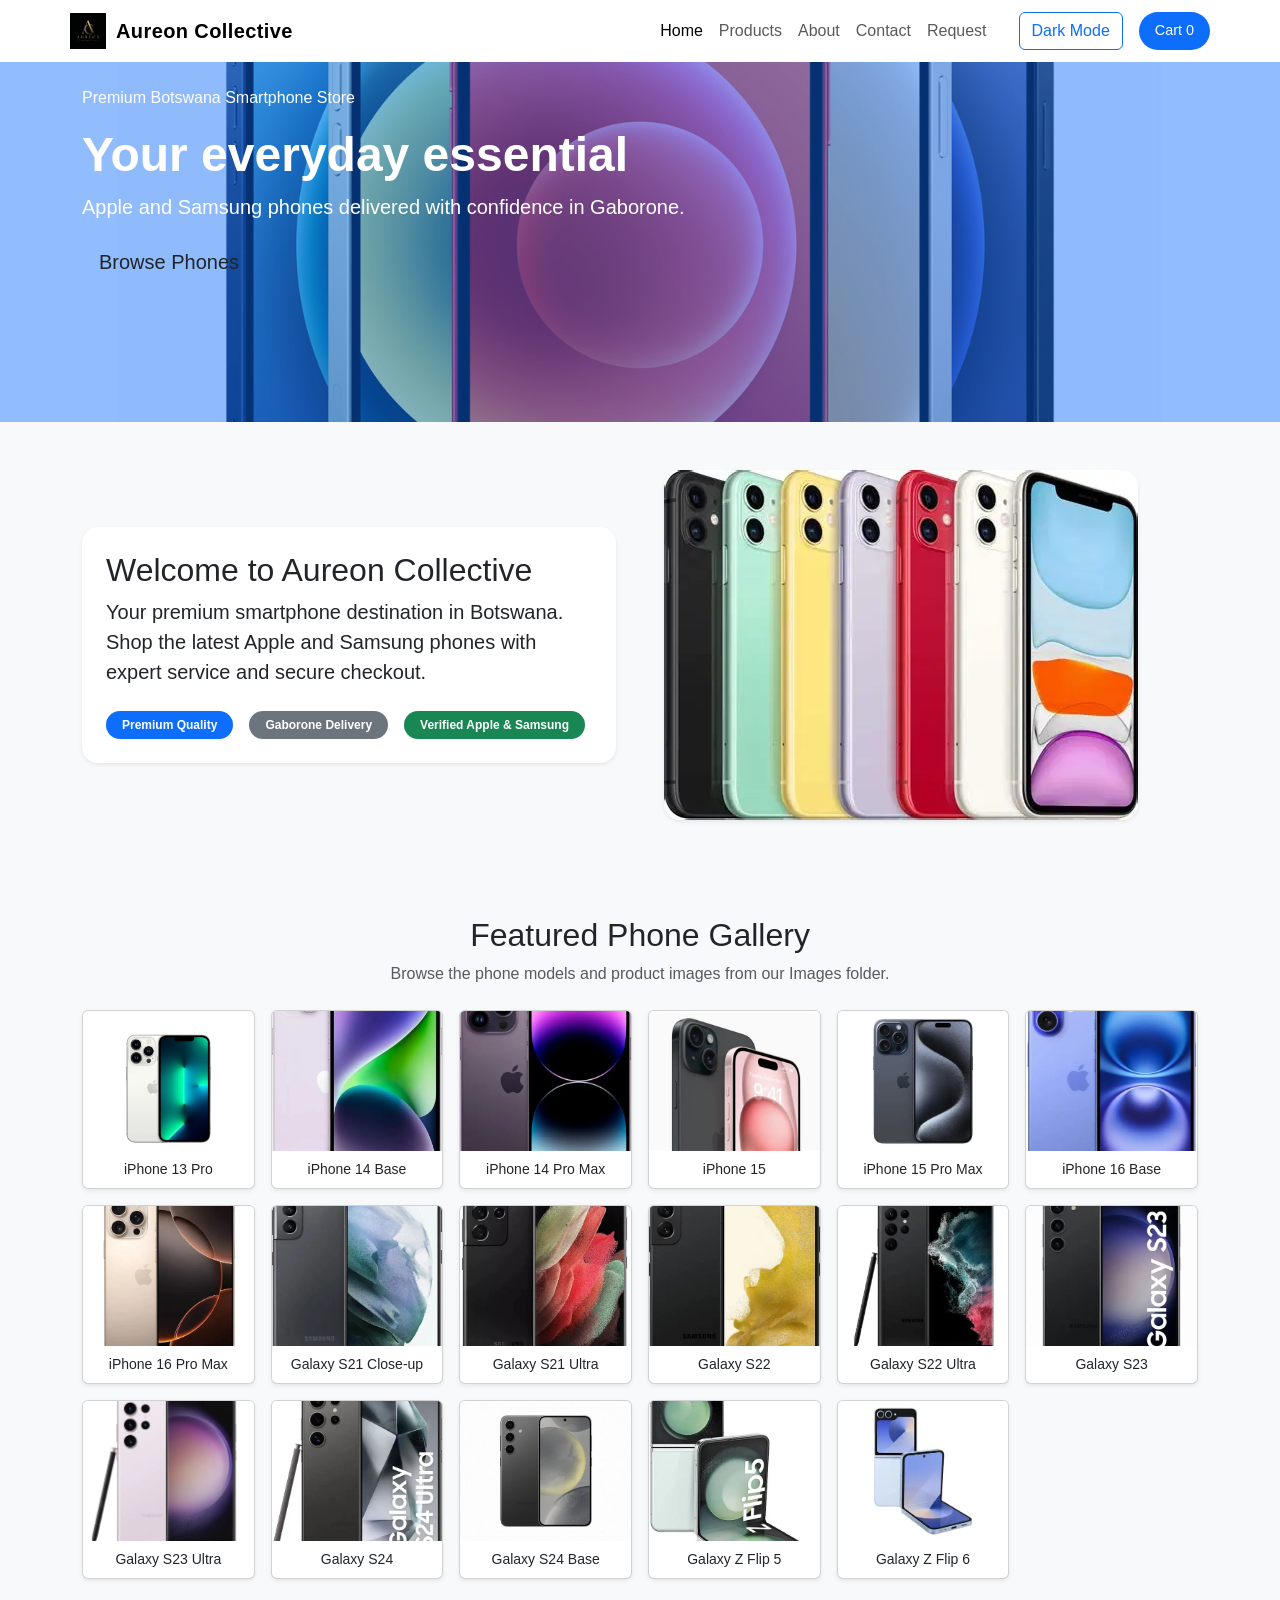
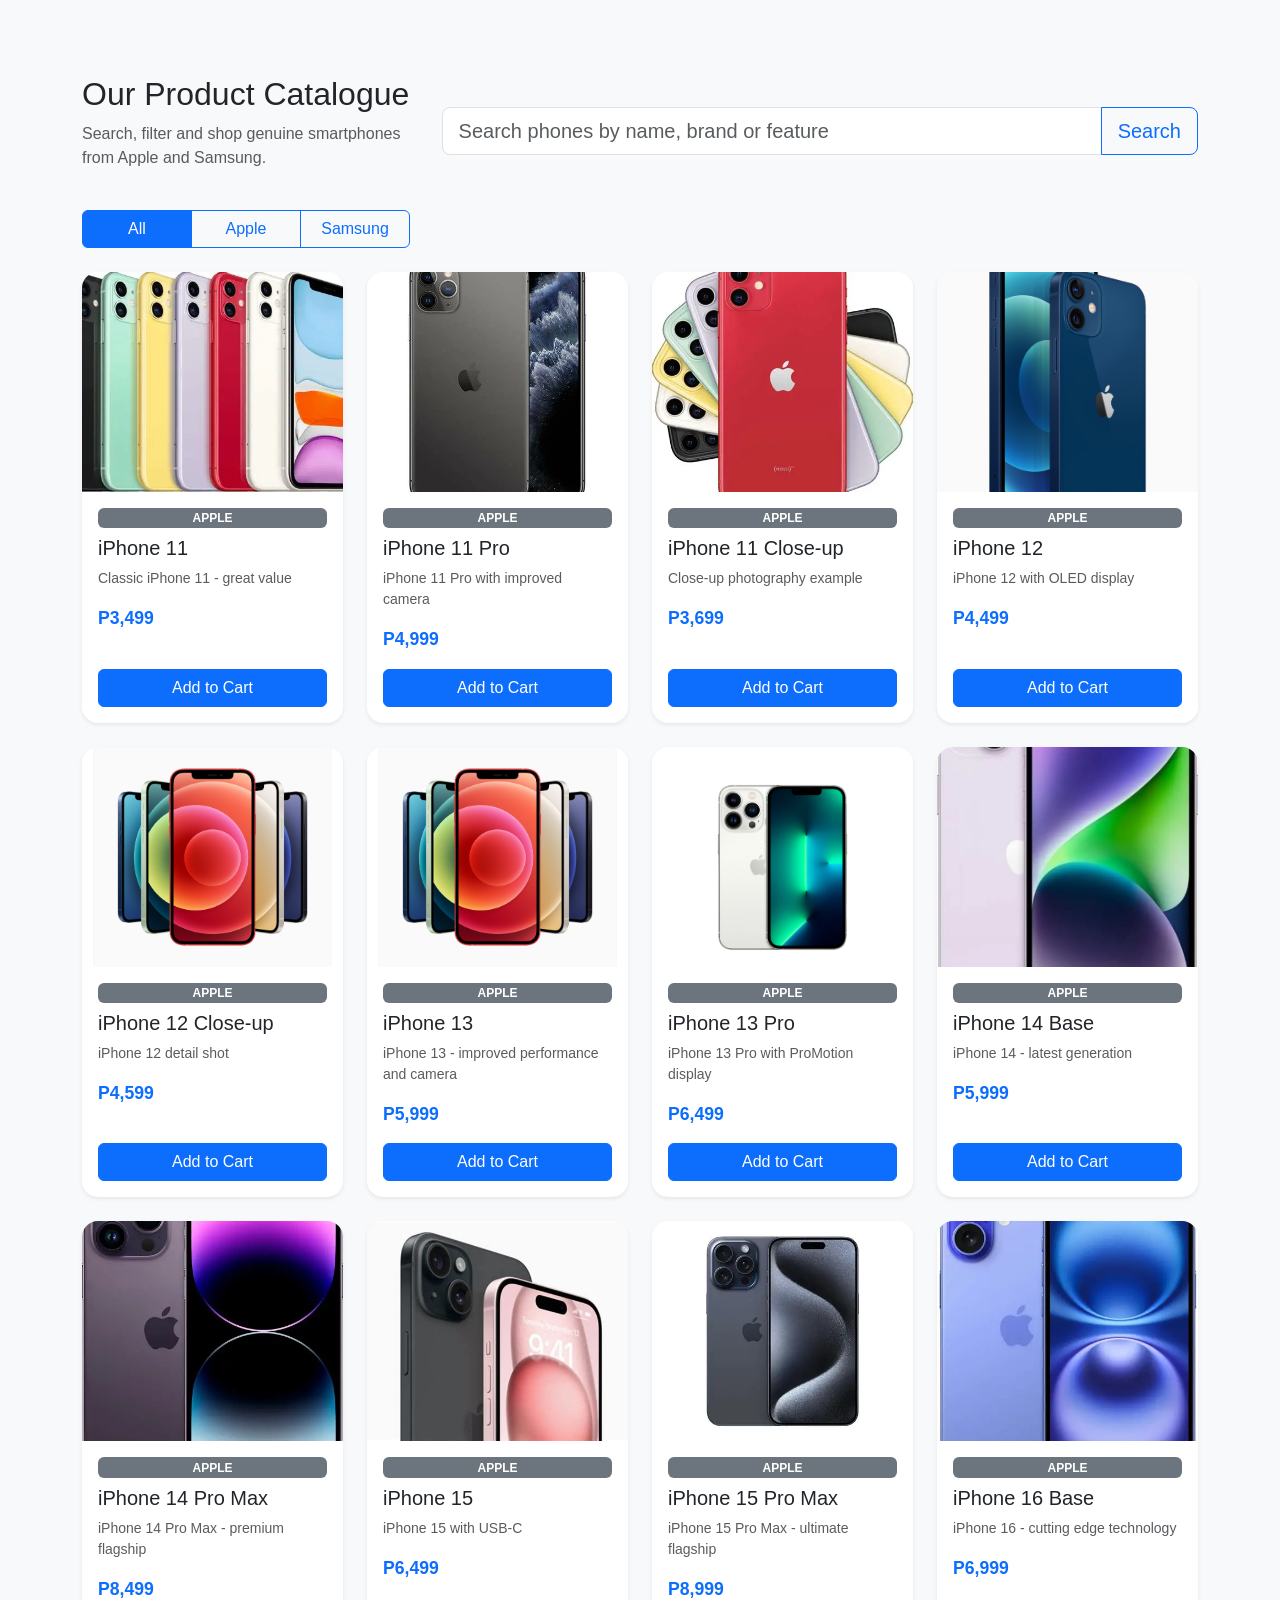
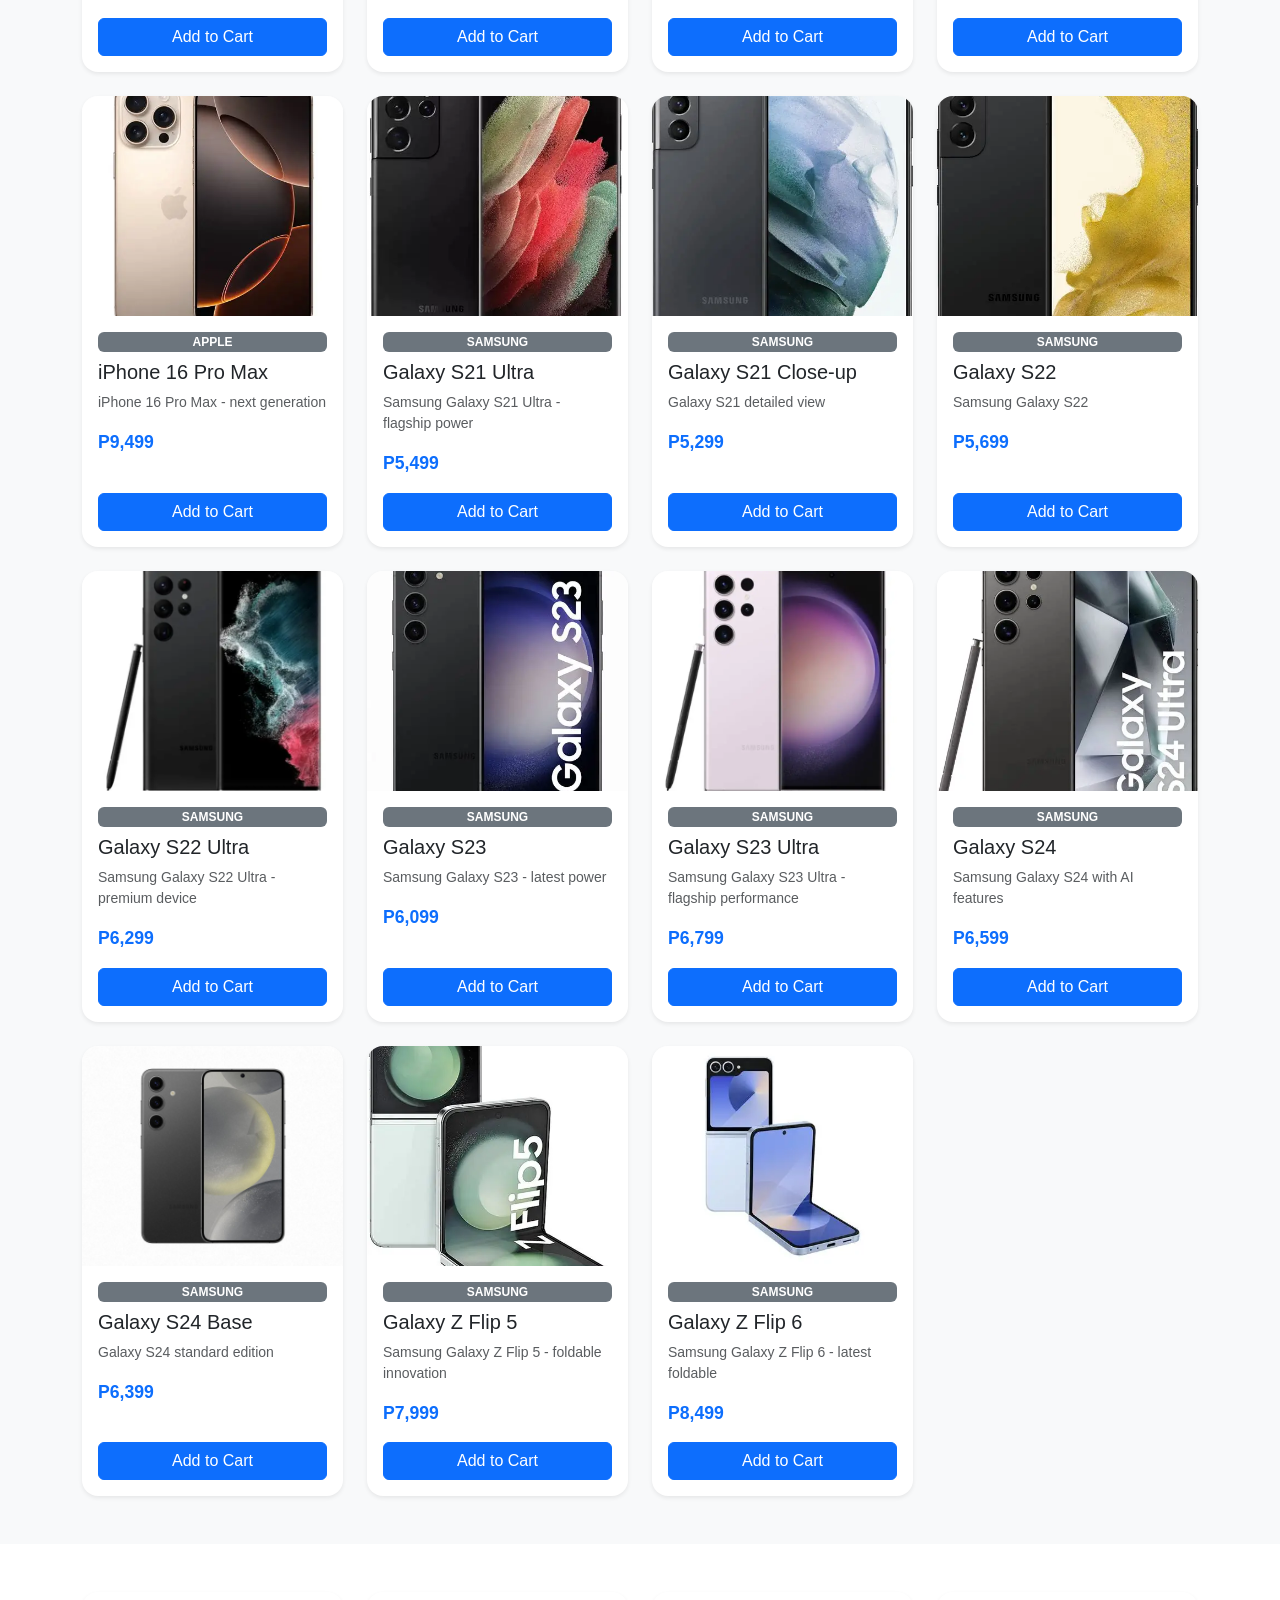
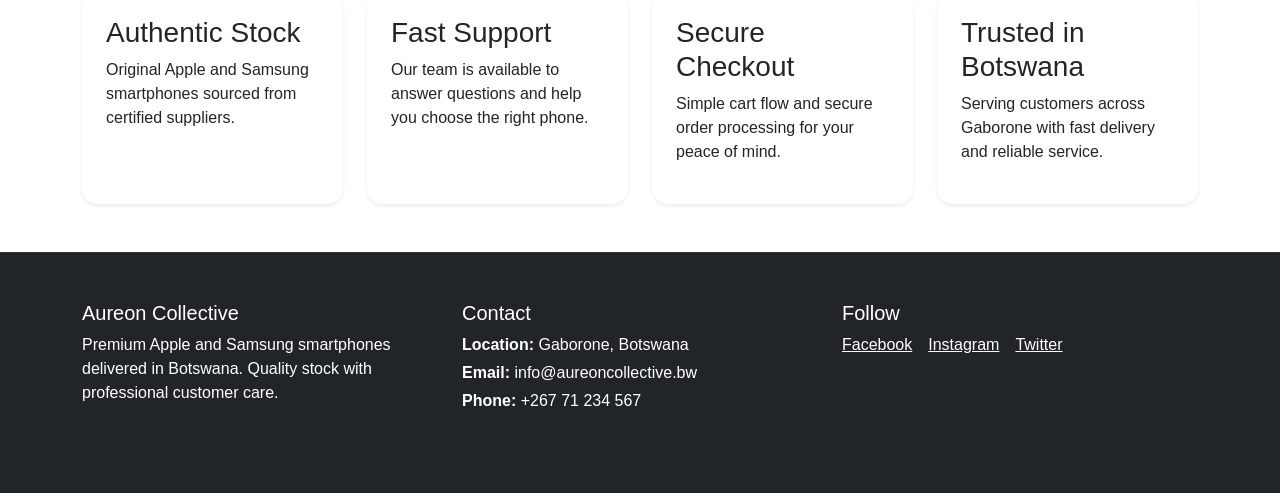
==== commit e4ae0cc3: "add gallery images and homepage gallery" ====
--- a/index.html
+++ b/index.html
@@ -65,6 +65,119 @@
       </div>
     </section>
 
+    <section class="py-5 bg-light">
+      <div class="container">
+        <div class="text-center mb-4">
+          <h2>Featured Phone Gallery</h2>
+          <p class="text-muted">Browse the phone models and product images from our Images folder.</p>
+        </div>
+        <div class="row g-3">
+          <div class="col-6 col-sm-4 col-md-3 col-lg-2">
+            <div class="card h-100 shadow-sm">
+              <img src="Images/13%20pro.webp" alt="iPhone 13 Pro" class="card-img-top" style="height:140px; object-fit:cover;">
+              <div class="card-body p-2 text-center"><p class="small mb-0">iPhone 13 Pro</p></div>
+            </div>
+          </div>
+          <div class="col-6 col-sm-4 col-md-3 col-lg-2">
+            <div class="card h-100 shadow-sm">
+              <img src="Images/14%20base.webp" alt="iPhone 14 Base" class="card-img-top" style="height:140px; object-fit:cover;">
+              <div class="card-body p-2 text-center"><p class="small mb-0">iPhone 14 Base</p></div>
+            </div>
+          </div>
+          <div class="col-6 col-sm-4 col-md-3 col-lg-2">
+            <div class="card h-100 shadow-sm">
+              <img src="Images/14%20pro%20max.webp" alt="iPhone 14 Pro Max" class="card-img-top" style="height:140px; object-fit:cover;">
+              <div class="card-body p-2 text-center"><p class="small mb-0">iPhone 14 Pro Max</p></div>
+            </div>
+          </div>
+          <div class="col-6 col-sm-4 col-md-3 col-lg-2">
+            <div class="card h-100 shadow-sm">
+              <img src="Images/iphone%2015.webp" alt="iPhone 15" class="card-img-top" style="height:140px; object-fit:cover;">
+              <div class="card-body p-2 text-center"><p class="small mb-0">iPhone 15</p></div>
+            </div>
+          </div>
+          <div class="col-6 col-sm-4 col-md-3 col-lg-2">
+            <div class="card h-100 shadow-sm">
+              <img src="Images/iphone%2015%20pro%20max.png" alt="iPhone 15 Pro Max" class="card-img-top" style="height:140px; object-fit:cover;">
+              <div class="card-body p-2 text-center"><p class="small mb-0">iPhone 15 Pro Max</p></div>
+            </div>
+          </div>
+          <div class="col-6 col-sm-4 col-md-3 col-lg-2">
+            <div class="card h-100 shadow-sm">
+              <img src="Images/iphone%2016%20base.webp" alt="iPhone 16 Base" class="card-img-top" style="height:140px; object-fit:cover;">
+              <div class="card-body p-2 text-center"><p class="small mb-0">iPhone 16 Base</p></div>
+            </div>
+          </div>
+          <div class="col-6 col-sm-4 col-md-3 col-lg-2">
+            <div class="card h-100 shadow-sm">
+              <img src="Images/iphone%2016%20pro%20max.png" alt="iPhone 16 Pro Max" class="card-img-top" style="height:140px; object-fit:cover;">
+              <div class="card-body p-2 text-center"><p class="small mb-0">iPhone 16 Pro Max</p></div>
+            </div>
+          </div>
+          <div class="col-6 col-sm-4 col-md-3 col-lg-2">
+            <div class="card h-100 shadow-sm">
+              <img src="Images/galaxy%20S21%20closeup.webp" alt="Galaxy S21 Close-up" class="card-img-top" style="height:140px; object-fit:cover;">
+              <div class="card-body p-2 text-center"><p class="small mb-0">Galaxy S21 Close-up</p></div>
+            </div>
+          </div>
+          <div class="col-6 col-sm-4 col-md-3 col-lg-2">
+            <div class="card h-100 shadow-sm">
+              <img src="Images/galaxy%20s21%20ultra.webp" alt="Galaxy S21 Ultra" class="card-img-top" style="height:140px; object-fit:cover;">
+              <div class="card-body p-2 text-center"><p class="small mb-0">Galaxy S21 Ultra</p></div>
+            </div>
+          </div>
+          <div class="col-6 col-sm-4 col-md-3 col-lg-2">
+            <div class="card h-100 shadow-sm">
+              <img src="Images/galaxy%20s22.webp" alt="Galaxy S22" class="card-img-top" style="height:140px; object-fit:cover;">
+              <div class="card-body p-2 text-center"><p class="small mb-0">Galaxy S22</p></div>
+            </div>
+          </div>
+          <div class="col-6 col-sm-4 col-md-3 col-lg-2">
+            <div class="card h-100 shadow-sm">
+              <img src="Images/S22%20ultra.webp" alt="Galaxy S22 Ultra" class="card-img-top" style="height:140px; object-fit:cover;">
+              <div class="card-body p-2 text-center"><p class="small mb-0">Galaxy S22 Ultra</p></div>
+            </div>
+          </div>
+          <div class="col-6 col-sm-4 col-md-3 col-lg-2">
+            <div class="card h-100 shadow-sm">
+              <img src="Images/S23.webp" alt="Galaxy S23" class="card-img-top" style="height:140px; object-fit:cover;">
+              <div class="card-body p-2 text-center"><p class="small mb-0">Galaxy S23</p></div>
+            </div>
+          </div>
+          <div class="col-6 col-sm-4 col-md-3 col-lg-2">
+            <div class="card h-100 shadow-sm">
+              <img src="Images/S23%20ultra.webp" alt="Galaxy S23 Ultra" class="card-img-top" style="height:140px; object-fit:cover;">
+              <div class="card-body p-2 text-center"><p class="small mb-0">Galaxy S23 Ultra</p></div>
+            </div>
+          </div>
+          <div class="col-6 col-sm-4 col-md-3 col-lg-2">
+            <div class="card h-100 shadow-sm">
+              <img src="Images/galaxy%20s24.webp" alt="Galaxy S24" class="card-img-top" style="height:140px; object-fit:cover;">
+              <div class="card-body p-2 text-center"><p class="small mb-0">Galaxy S24</p></div>
+            </div>
+          </div>
+          <div class="col-6 col-sm-4 col-md-3 col-lg-2">
+            <div class="card h-100 shadow-sm">
+              <img src="Images/galaxy%20S24%20base.jpg" alt="Galaxy S24 Base" class="card-img-top" style="height:140px; object-fit:cover;">
+              <div class="card-body p-2 text-center"><p class="small mb-0">Galaxy S24 Base</p></div>
+            </div>
+          </div>
+          <div class="col-6 col-sm-4 col-md-3 col-lg-2">
+            <div class="card h-100 shadow-sm">
+              <img src="Images/flip%205.webp" alt="Galaxy Z Flip 5" class="card-img-top" style="height:140px; object-fit:cover;">
+              <div class="card-body p-2 text-center"><p class="small mb-0">Galaxy Z Flip 5</p></div>
+            </div>
+          </div>
+          <div class="col-6 col-sm-4 col-md-3 col-lg-2">
+            <div class="card h-100 shadow-sm">
+              <img src="Images/flip%206.webp" alt="Galaxy Z Flip 6" class="card-img-top" style="height:140px; object-fit:cover;">
+              <div class="card-body p-2 text-center"><p class="small mb-0">Galaxy Z Flip 6</p></div>
+            </div>
+          </div>
+        </div>
+      </div>
+    </section>
+
     <section id="products" class="py-5">
       <div class="container">
         <div class="d-flex flex-column flex-md-row justify-content-between align-items-start align-items-md-center mb-4 gap-3">
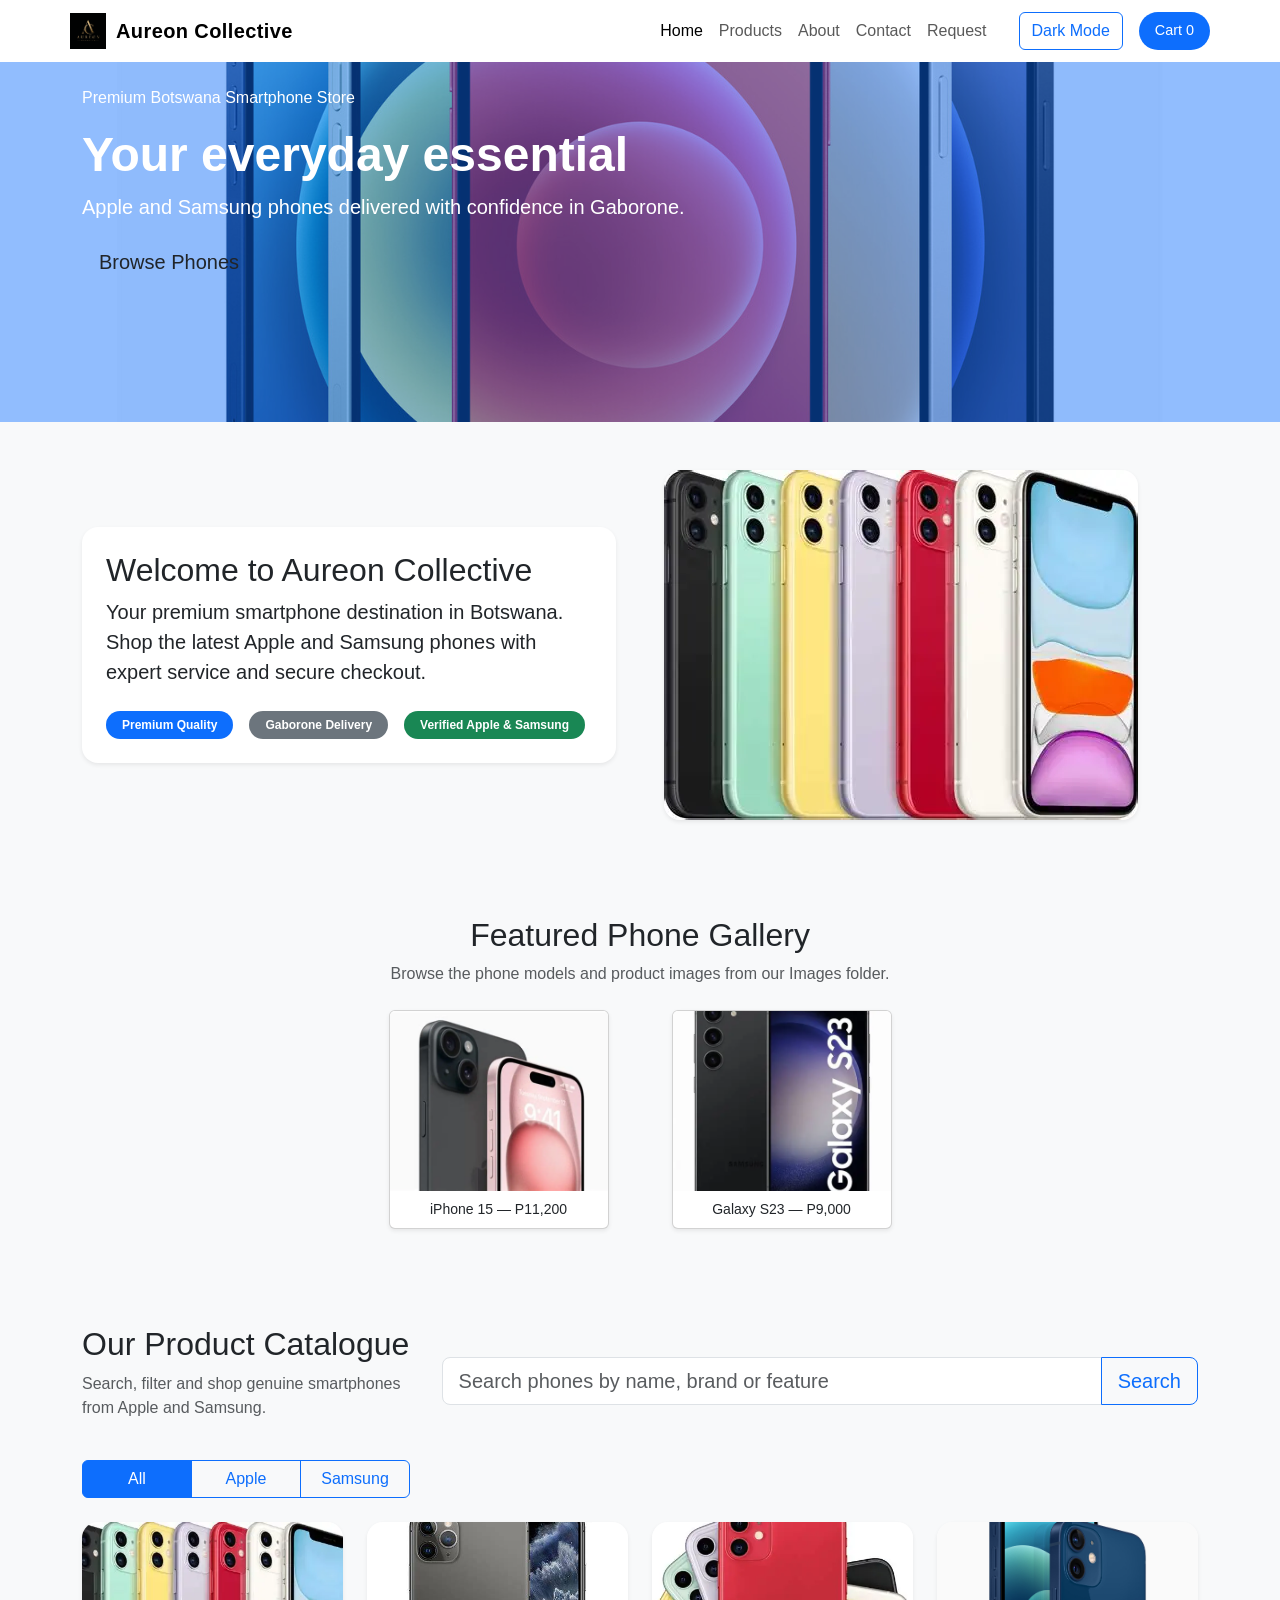
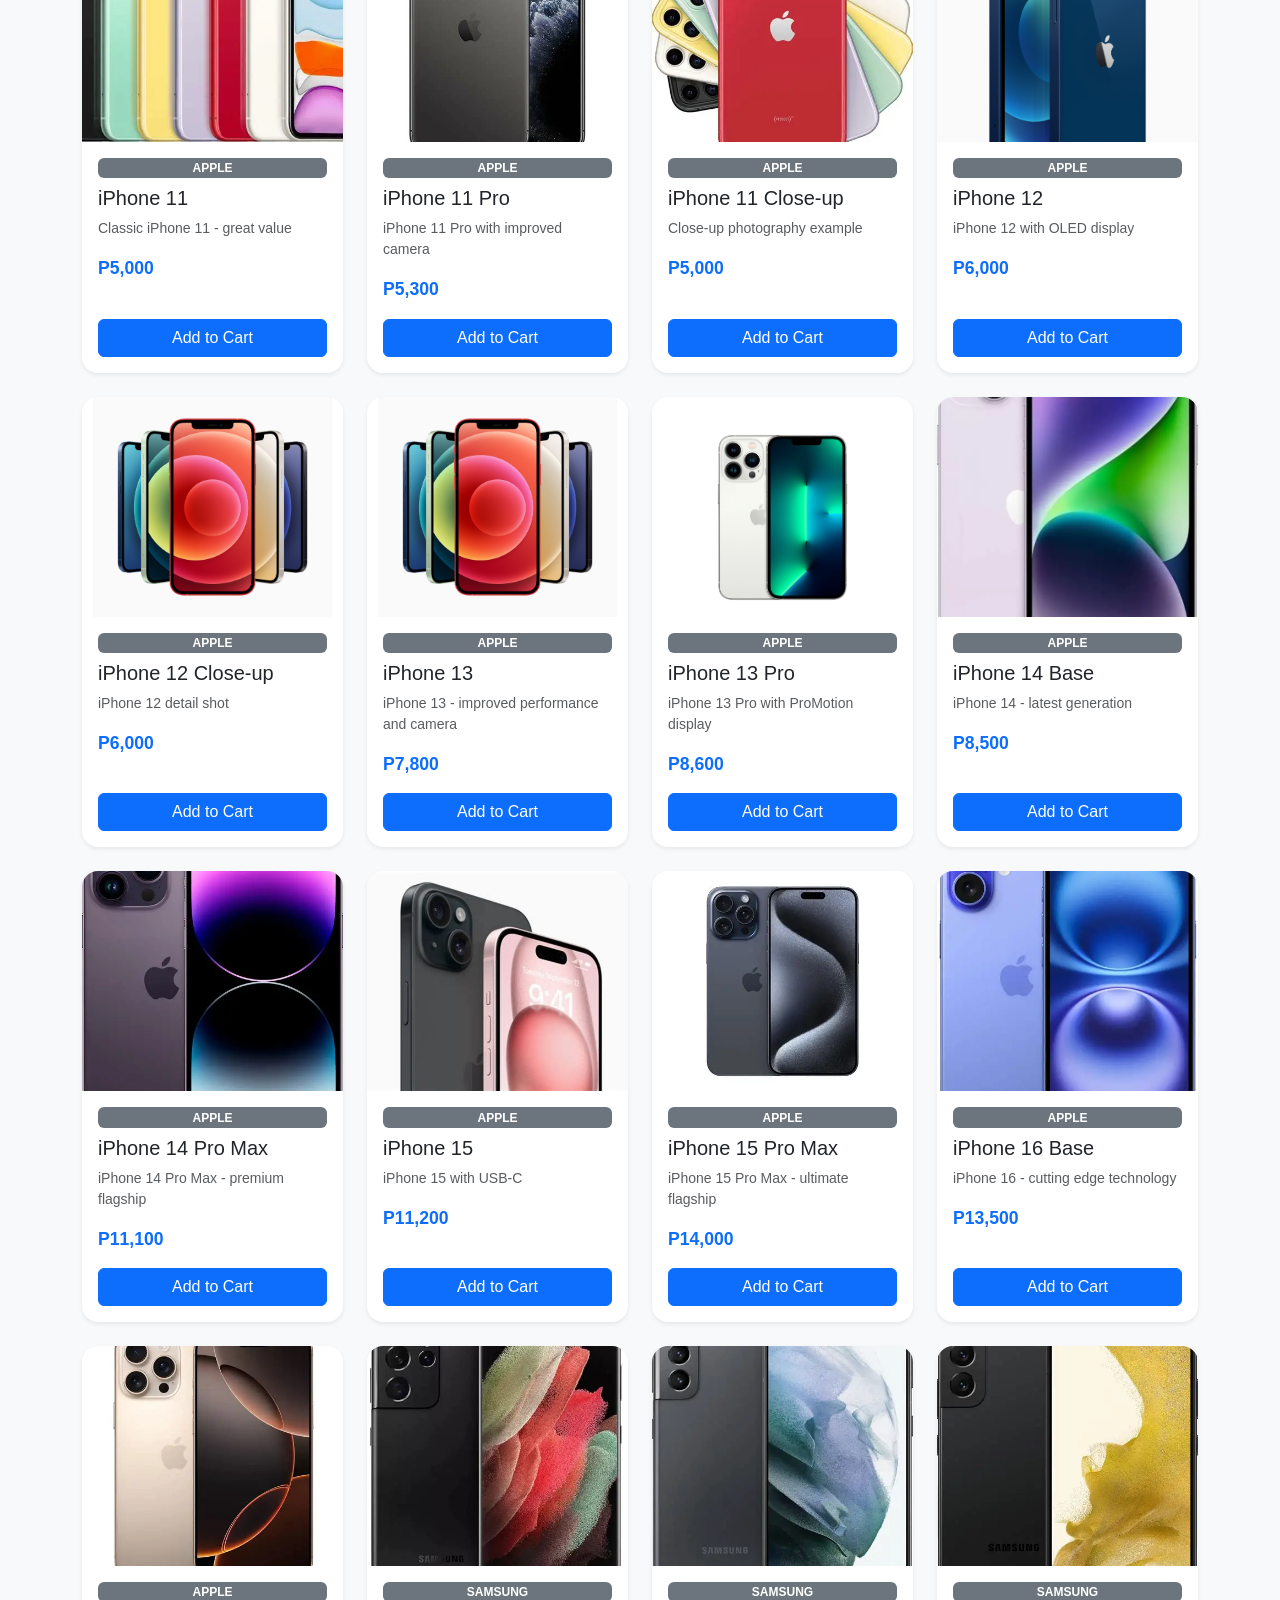
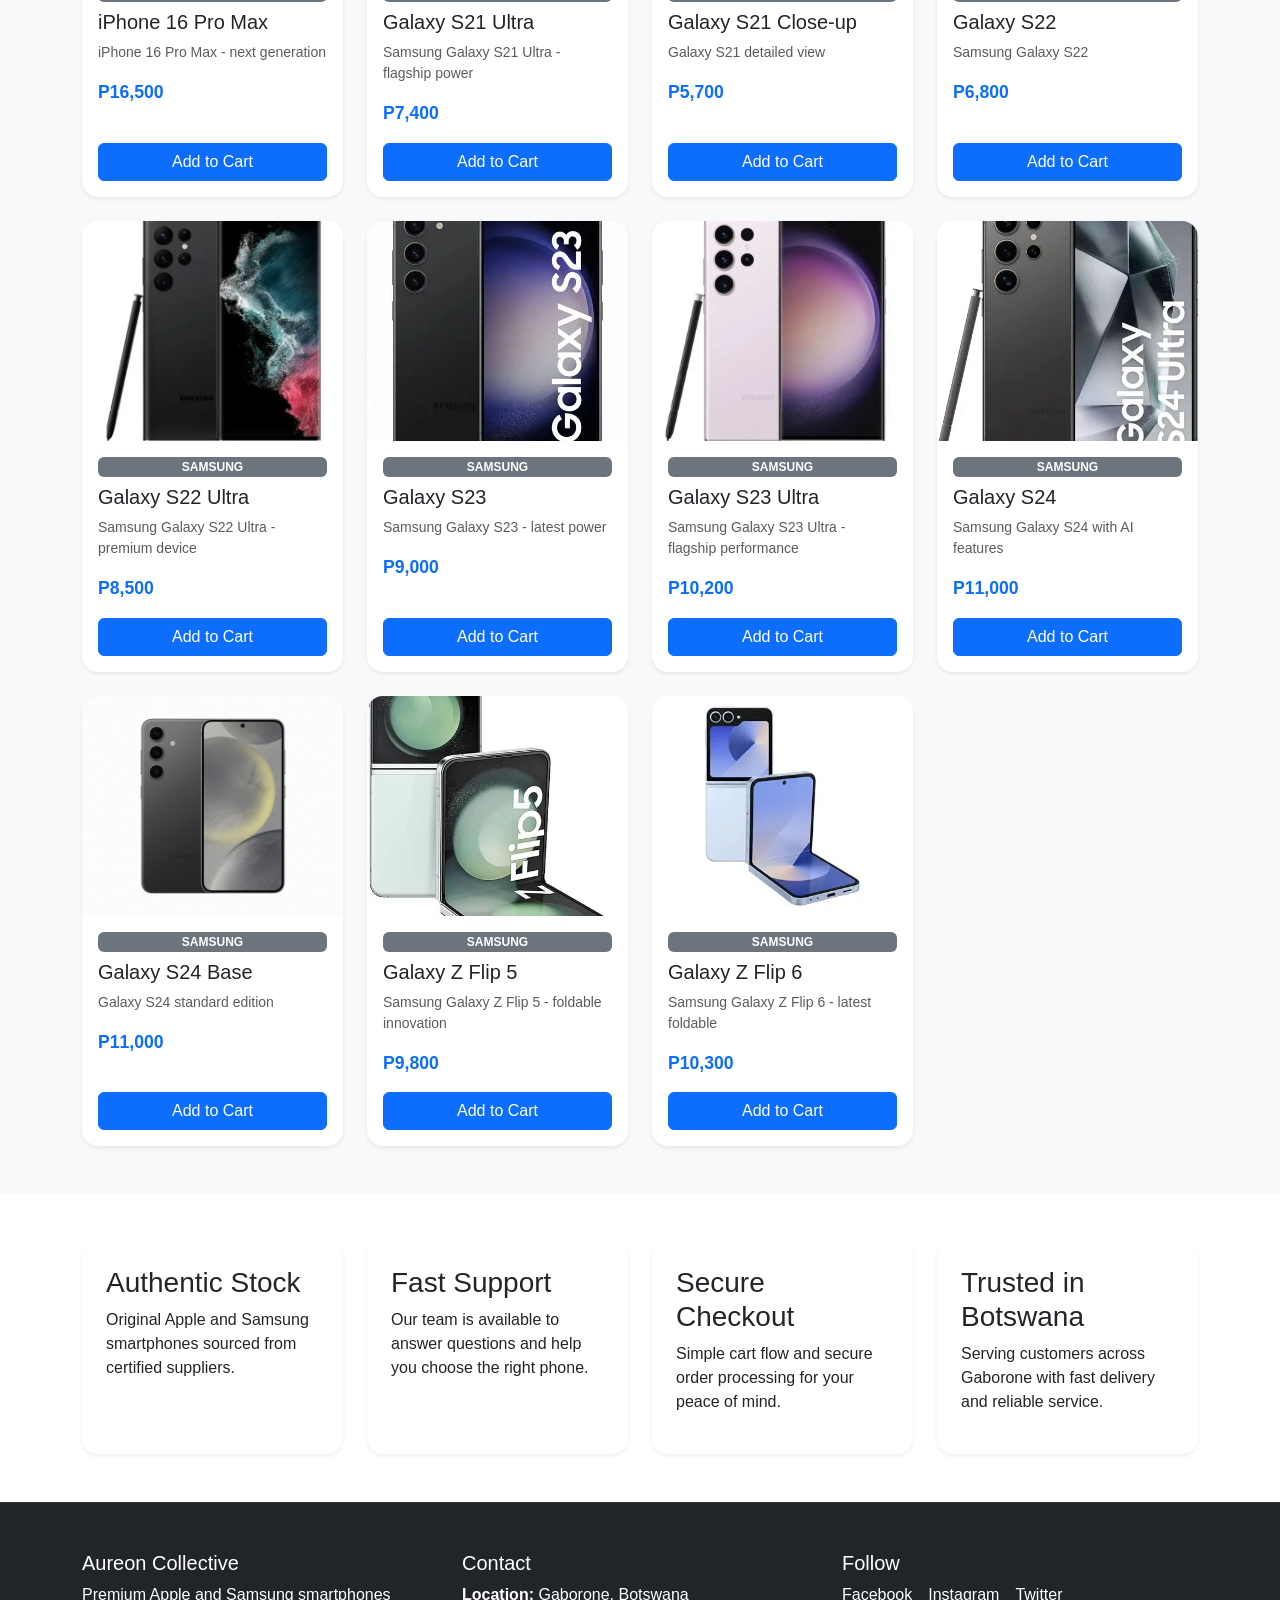
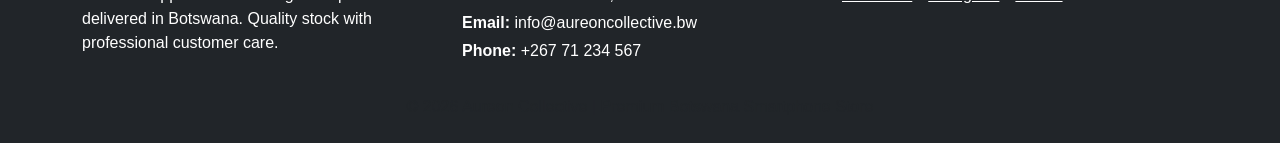
==== commit dff32966: "featured gallery: show one iPhone and one Samsung with prices" ====
--- a/index.html
+++ b/index.html
@@ -71,107 +71,17 @@
           <h2>Featured Phone Gallery</h2>
           <p class="text-muted">Browse the phone models and product images from our Images folder.</p>
         </div>
-        <div class="row g-3">
-          <div class="col-6 col-sm-4 col-md-3 col-lg-2">
-            <div class="card h-100 shadow-sm">
-              <img src="Images/13%20pro.webp" alt="iPhone 13 Pro" class="card-img-top" style="height:140px; object-fit:cover;">
-              <div class="card-body p-2 text-center"><p class="small mb-0">iPhone 13 Pro</p></div>
+        <div class="row g-3 justify-content-center">
+          <div class="col-12 col-sm-6 col-md-4 col-lg-3">
+            <div class="card h-100 shadow-sm mx-auto" style="max-width:220px;">
+              <img src="Images/iphone%2015.webp" alt="iPhone 15" class="card-img-top" style="height:180px; object-fit:cover;">
+              <div class="card-body p-2 text-center"><p class="small mb-0">iPhone 15 — P11,200</p></div>
             </div>
           </div>
-          <div class="col-6 col-sm-4 col-md-3 col-lg-2">
-            <div class="card h-100 shadow-sm">
-              <img src="Images/14%20base.webp" alt="iPhone 14 Base" class="card-img-top" style="height:140px; object-fit:cover;">
-              <div class="card-body p-2 text-center"><p class="small mb-0">iPhone 14 Base</p></div>
-            </div>
-          </div>
-          <div class="col-6 col-sm-4 col-md-3 col-lg-2">
-            <div class="card h-100 shadow-sm">
-              <img src="Images/14%20pro%20max.webp" alt="iPhone 14 Pro Max" class="card-img-top" style="height:140px; object-fit:cover;">
-              <div class="card-body p-2 text-center"><p class="small mb-0">iPhone 14 Pro Max</p></div>
-            </div>
-          </div>
-          <div class="col-6 col-sm-4 col-md-3 col-lg-2">
-            <div class="card h-100 shadow-sm">
-              <img src="Images/iphone%2015.webp" alt="iPhone 15" class="card-img-top" style="height:140px; object-fit:cover;">
-              <div class="card-body p-2 text-center"><p class="small mb-0">iPhone 15</p></div>
-            </div>
-          </div>
-          <div class="col-6 col-sm-4 col-md-3 col-lg-2">
-            <div class="card h-100 shadow-sm">
-              <img src="Images/iphone%2015%20pro%20max.png" alt="iPhone 15 Pro Max" class="card-img-top" style="height:140px; object-fit:cover;">
-              <div class="card-body p-2 text-center"><p class="small mb-0">iPhone 15 Pro Max</p></div>
-            </div>
-          </div>
-          <div class="col-6 col-sm-4 col-md-3 col-lg-2">
-            <div class="card h-100 shadow-sm">
-              <img src="Images/iphone%2016%20base.webp" alt="iPhone 16 Base" class="card-img-top" style="height:140px; object-fit:cover;">
-              <div class="card-body p-2 text-center"><p class="small mb-0">iPhone 16 Base</p></div>
-            </div>
-          </div>
-          <div class="col-6 col-sm-4 col-md-3 col-lg-2">
-            <div class="card h-100 shadow-sm">
-              <img src="Images/iphone%2016%20pro%20max.png" alt="iPhone 16 Pro Max" class="card-img-top" style="height:140px; object-fit:cover;">
-              <div class="card-body p-2 text-center"><p class="small mb-0">iPhone 16 Pro Max</p></div>
-            </div>
-          </div>
-          <div class="col-6 col-sm-4 col-md-3 col-lg-2">
-            <div class="card h-100 shadow-sm">
-              <img src="Images/galaxy%20S21%20closeup.webp" alt="Galaxy S21 Close-up" class="card-img-top" style="height:140px; object-fit:cover;">
-              <div class="card-body p-2 text-center"><p class="small mb-0">Galaxy S21 Close-up</p></div>
-            </div>
-          </div>
-          <div class="col-6 col-sm-4 col-md-3 col-lg-2">
-            <div class="card h-100 shadow-sm">
-              <img src="Images/galaxy%20s21%20ultra.webp" alt="Galaxy S21 Ultra" class="card-img-top" style="height:140px; object-fit:cover;">
-              <div class="card-body p-2 text-center"><p class="small mb-0">Galaxy S21 Ultra</p></div>
-            </div>
-          </div>
-          <div class="col-6 col-sm-4 col-md-3 col-lg-2">
-            <div class="card h-100 shadow-sm">
-              <img src="Images/galaxy%20s22.webp" alt="Galaxy S22" class="card-img-top" style="height:140px; object-fit:cover;">
-              <div class="card-body p-2 text-center"><p class="small mb-0">Galaxy S22</p></div>
-            </div>
-          </div>
-          <div class="col-6 col-sm-4 col-md-3 col-lg-2">
-            <div class="card h-100 shadow-sm">
-              <img src="Images/S22%20ultra.webp" alt="Galaxy S22 Ultra" class="card-img-top" style="height:140px; object-fit:cover;">
-              <div class="card-body p-2 text-center"><p class="small mb-0">Galaxy S22 Ultra</p></div>
-            </div>
-          </div>
-          <div class="col-6 col-sm-4 col-md-3 col-lg-2">
-            <div class="card h-100 shadow-sm">
-              <img src="Images/S23.webp" alt="Galaxy S23" class="card-img-top" style="height:140px; object-fit:cover;">
-              <div class="card-body p-2 text-center"><p class="small mb-0">Galaxy S23</p></div>
-            </div>
-          </div>
-          <div class="col-6 col-sm-4 col-md-3 col-lg-2">
-            <div class="card h-100 shadow-sm">
-              <img src="Images/S23%20ultra.webp" alt="Galaxy S23 Ultra" class="card-img-top" style="height:140px; object-fit:cover;">
-              <div class="card-body p-2 text-center"><p class="small mb-0">Galaxy S23 Ultra</p></div>
-            </div>
-          </div>
-          <div class="col-6 col-sm-4 col-md-3 col-lg-2">
-            <div class="card h-100 shadow-sm">
-              <img src="Images/galaxy%20s24.webp" alt="Galaxy S24" class="card-img-top" style="height:140px; object-fit:cover;">
-              <div class="card-body p-2 text-center"><p class="small mb-0">Galaxy S24</p></div>
-            </div>
-          </div>
-          <div class="col-6 col-sm-4 col-md-3 col-lg-2">
-            <div class="card h-100 shadow-sm">
-              <img src="Images/galaxy%20S24%20base.jpg" alt="Galaxy S24 Base" class="card-img-top" style="height:140px; object-fit:cover;">
-              <div class="card-body p-2 text-center"><p class="small mb-0">Galaxy S24 Base</p></div>
-            </div>
-          </div>
-          <div class="col-6 col-sm-4 col-md-3 col-lg-2">
-            <div class="card h-100 shadow-sm">
-              <img src="Images/flip%205.webp" alt="Galaxy Z Flip 5" class="card-img-top" style="height:140px; object-fit:cover;">
-              <div class="card-body p-2 text-center"><p class="small mb-0">Galaxy Z Flip 5</p></div>
-            </div>
-          </div>
-          <div class="col-6 col-sm-4 col-md-3 col-lg-2">
-            <div class="card h-100 shadow-sm">
-              <img src="Images/flip%206.webp" alt="Galaxy Z Flip 6" class="card-img-top" style="height:140px; object-fit:cover;">
-              <div class="card-body p-2 text-center"><p class="small mb-0">Galaxy Z Flip 6</p></div>
+          <div class="col-12 col-sm-6 col-md-4 col-lg-3">
+            <div class="card h-100 shadow-sm mx-auto" style="max-width:220px;">
+              <img src="Images/S23.webp" alt="Galaxy S23" class="card-img-top" style="height:180px; object-fit:cover;">
+              <div class="card-body p-2 text-center"><p class="small mb-0">Galaxy S23 — P9,000</p></div>
             </div>
           </div>
         </div>
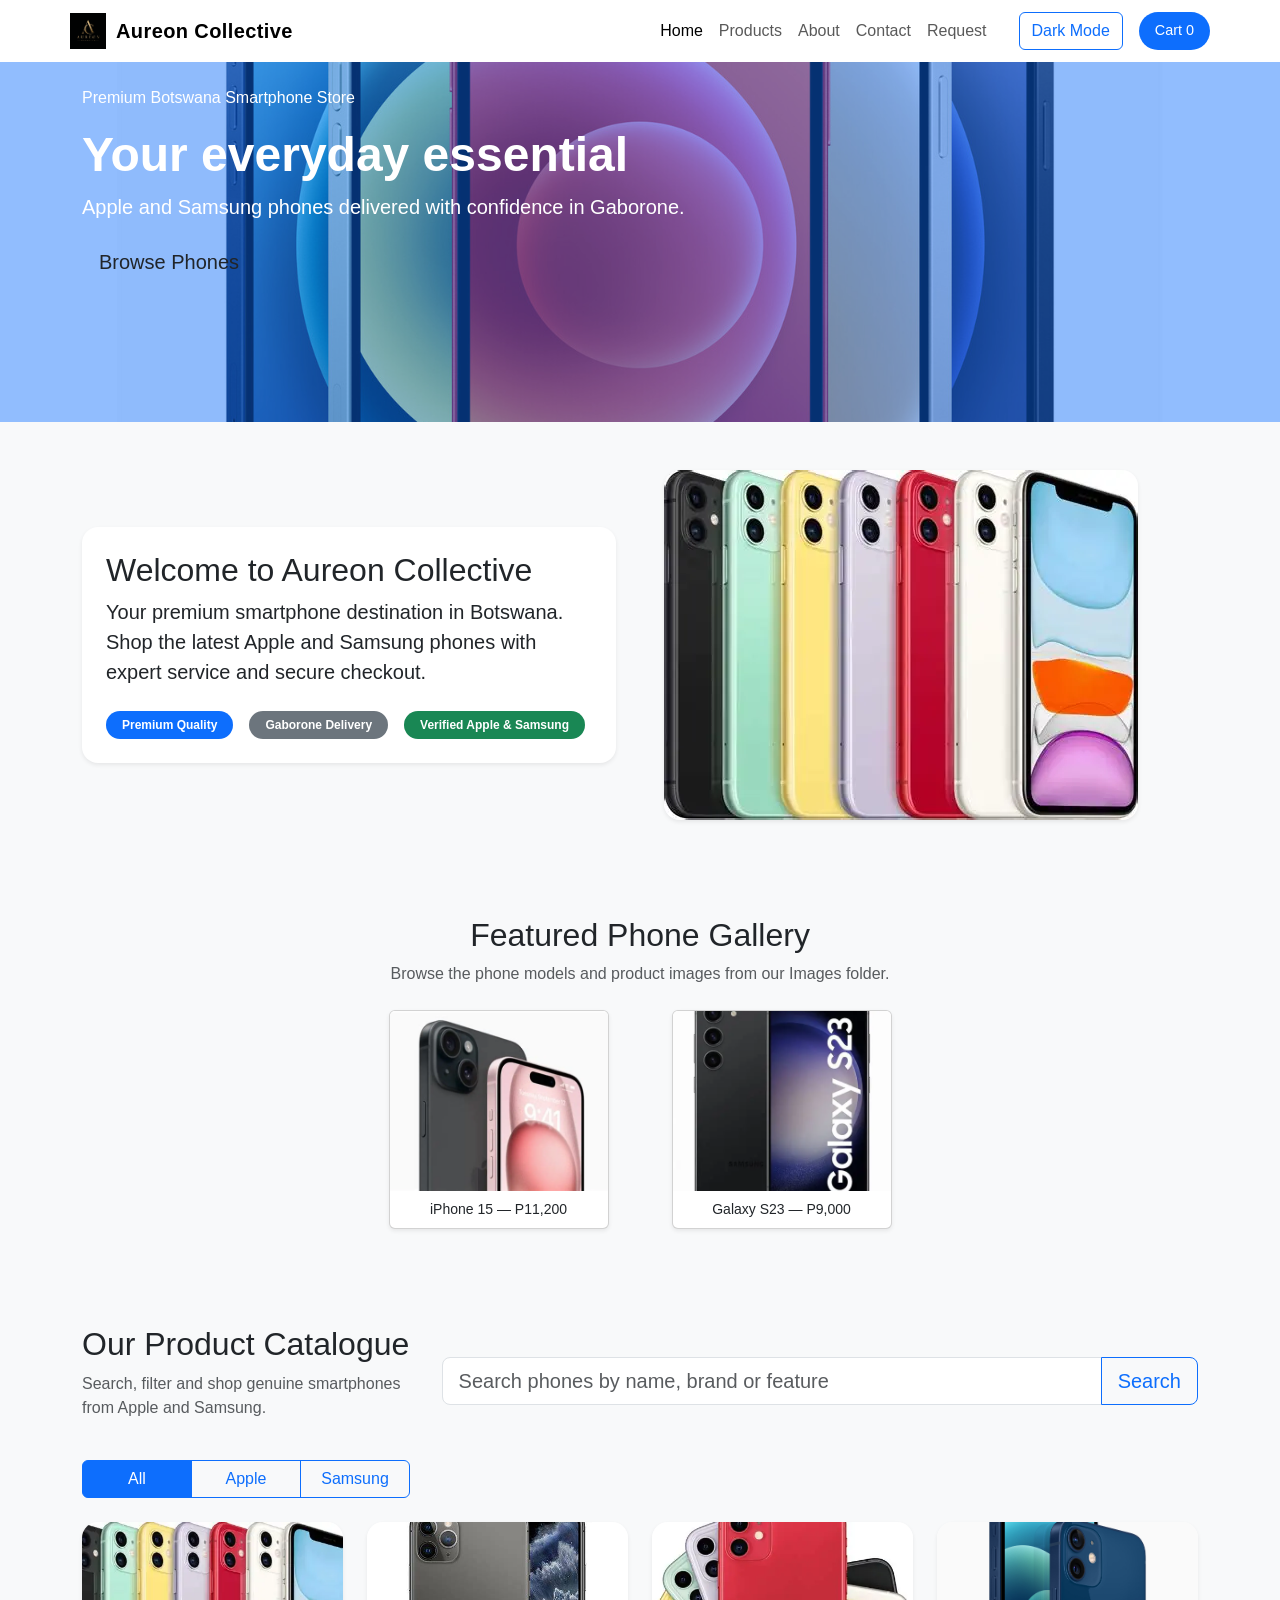
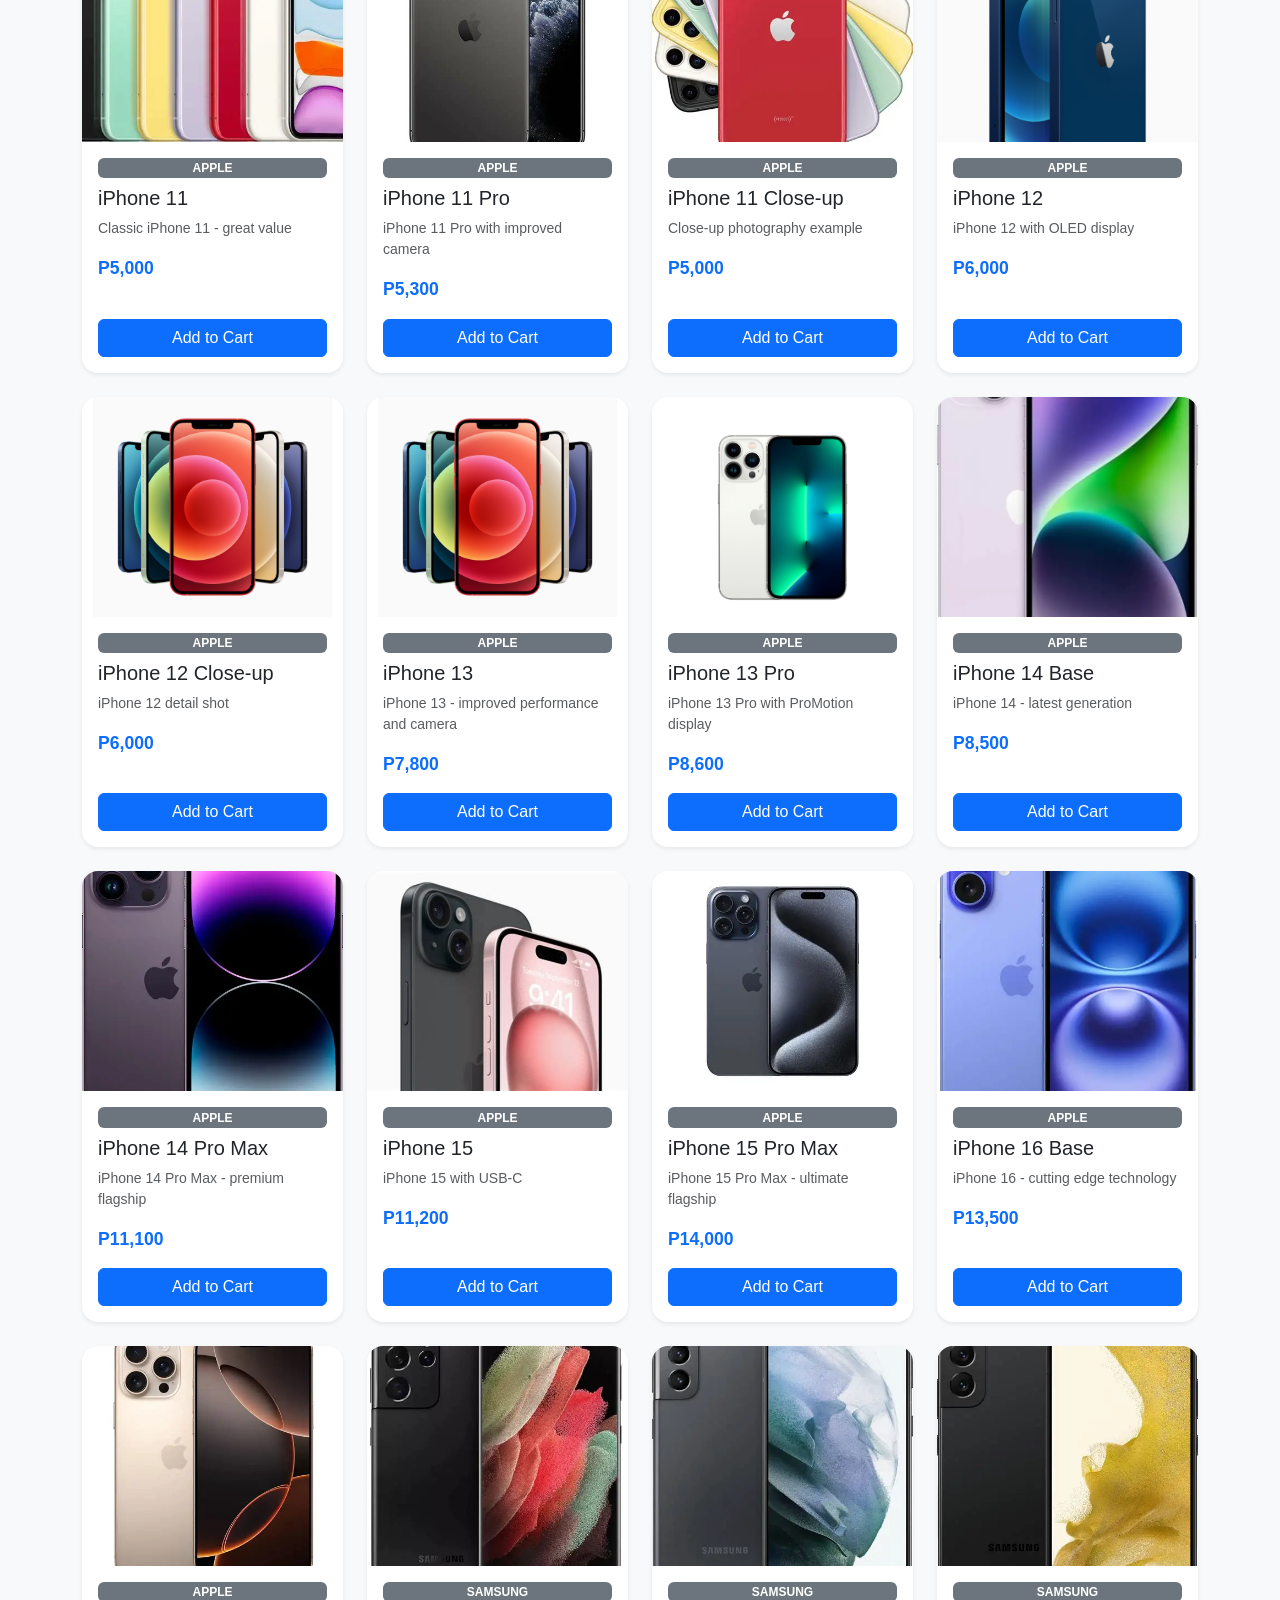
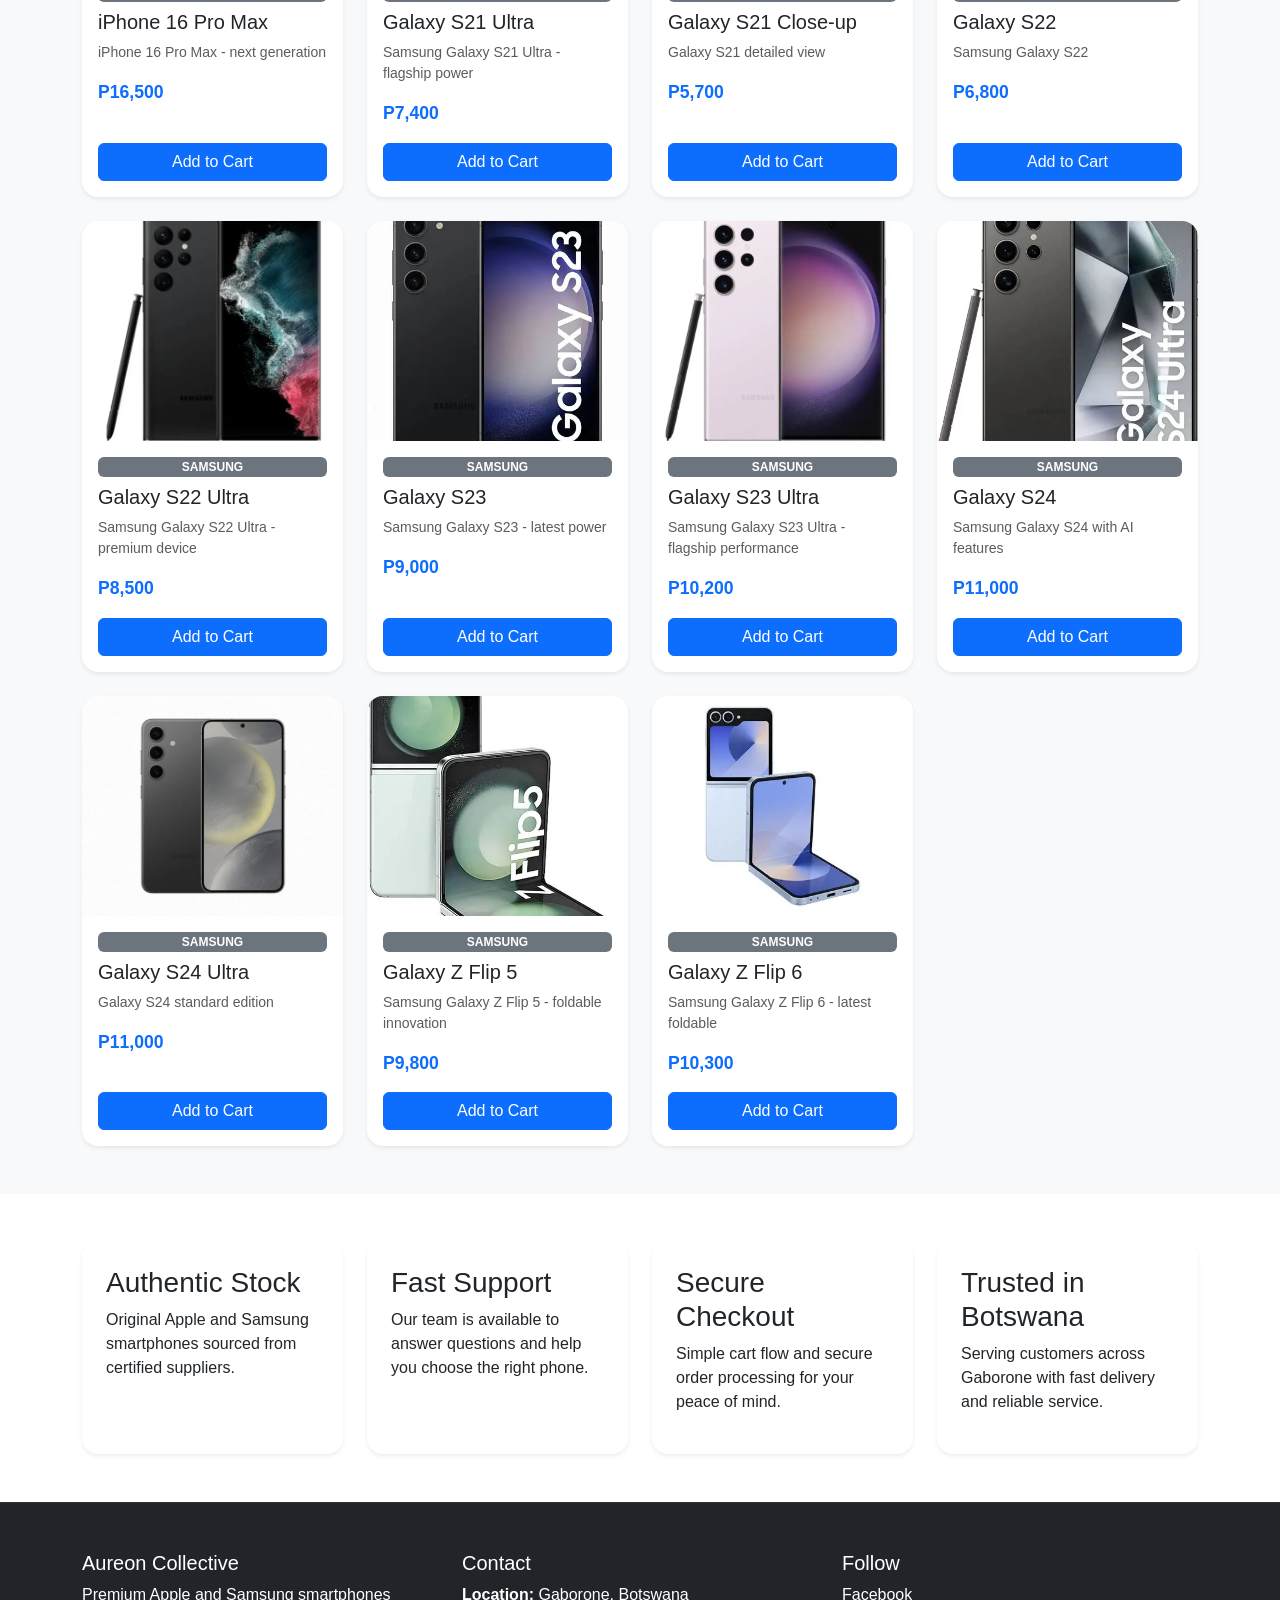
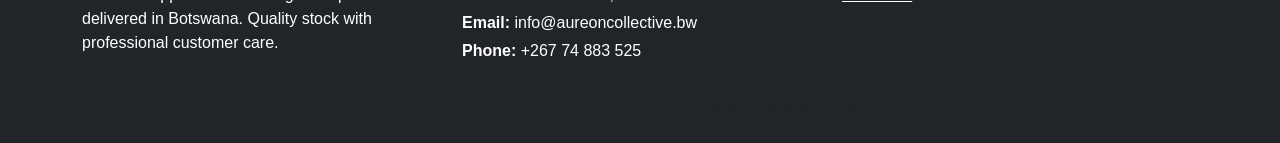
==== commit b3bcd916: "Update contact information in index.html Updated contact phone number and removed social media links" ====
--- a/index.html
+++ b/index.html
@@ -154,14 +154,12 @@
           <h5>Contact</h5>
           <p class="mb-1"><strong>Location:</strong> Gaborone, Botswana</p>
           <p class="mb-1"><strong>Email:</strong> info@aureoncollective.bw</p>
-          <p class="mb-0"><strong>Phone:</strong> +267 71 234 567</p>
+          <p class="mb-0"><strong>Phone:</strong> +267 74 883 525</p>
         </div>
         <div class="col-md-4">
           <h5>Follow</h5>
           <div class="d-flex gap-3 mt-2">
             <a href="#" class="text-white social-link">Facebook</a>
-            <a href="#" class="text-white social-link">Instagram</a>
-            <a href="#" class="text-white social-link">Twitter</a>
           </div>
         </div>
       </div>
